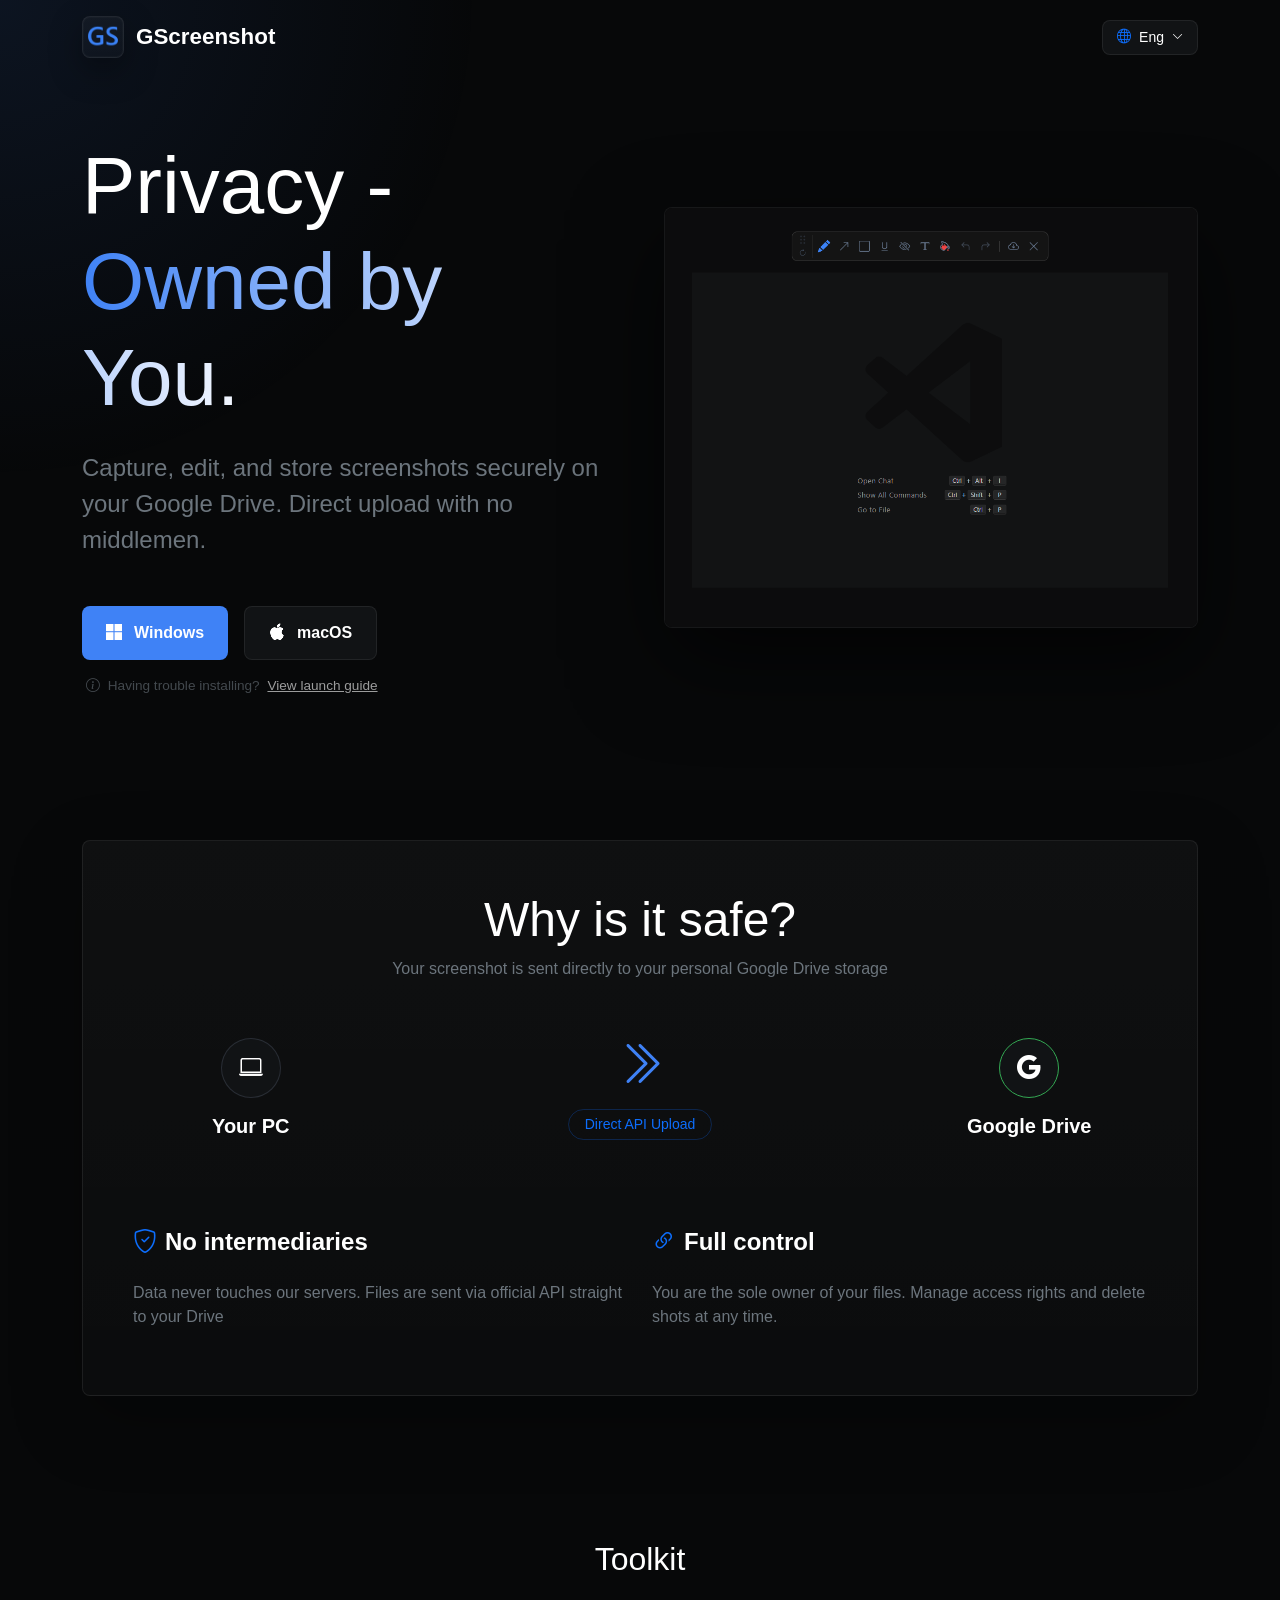
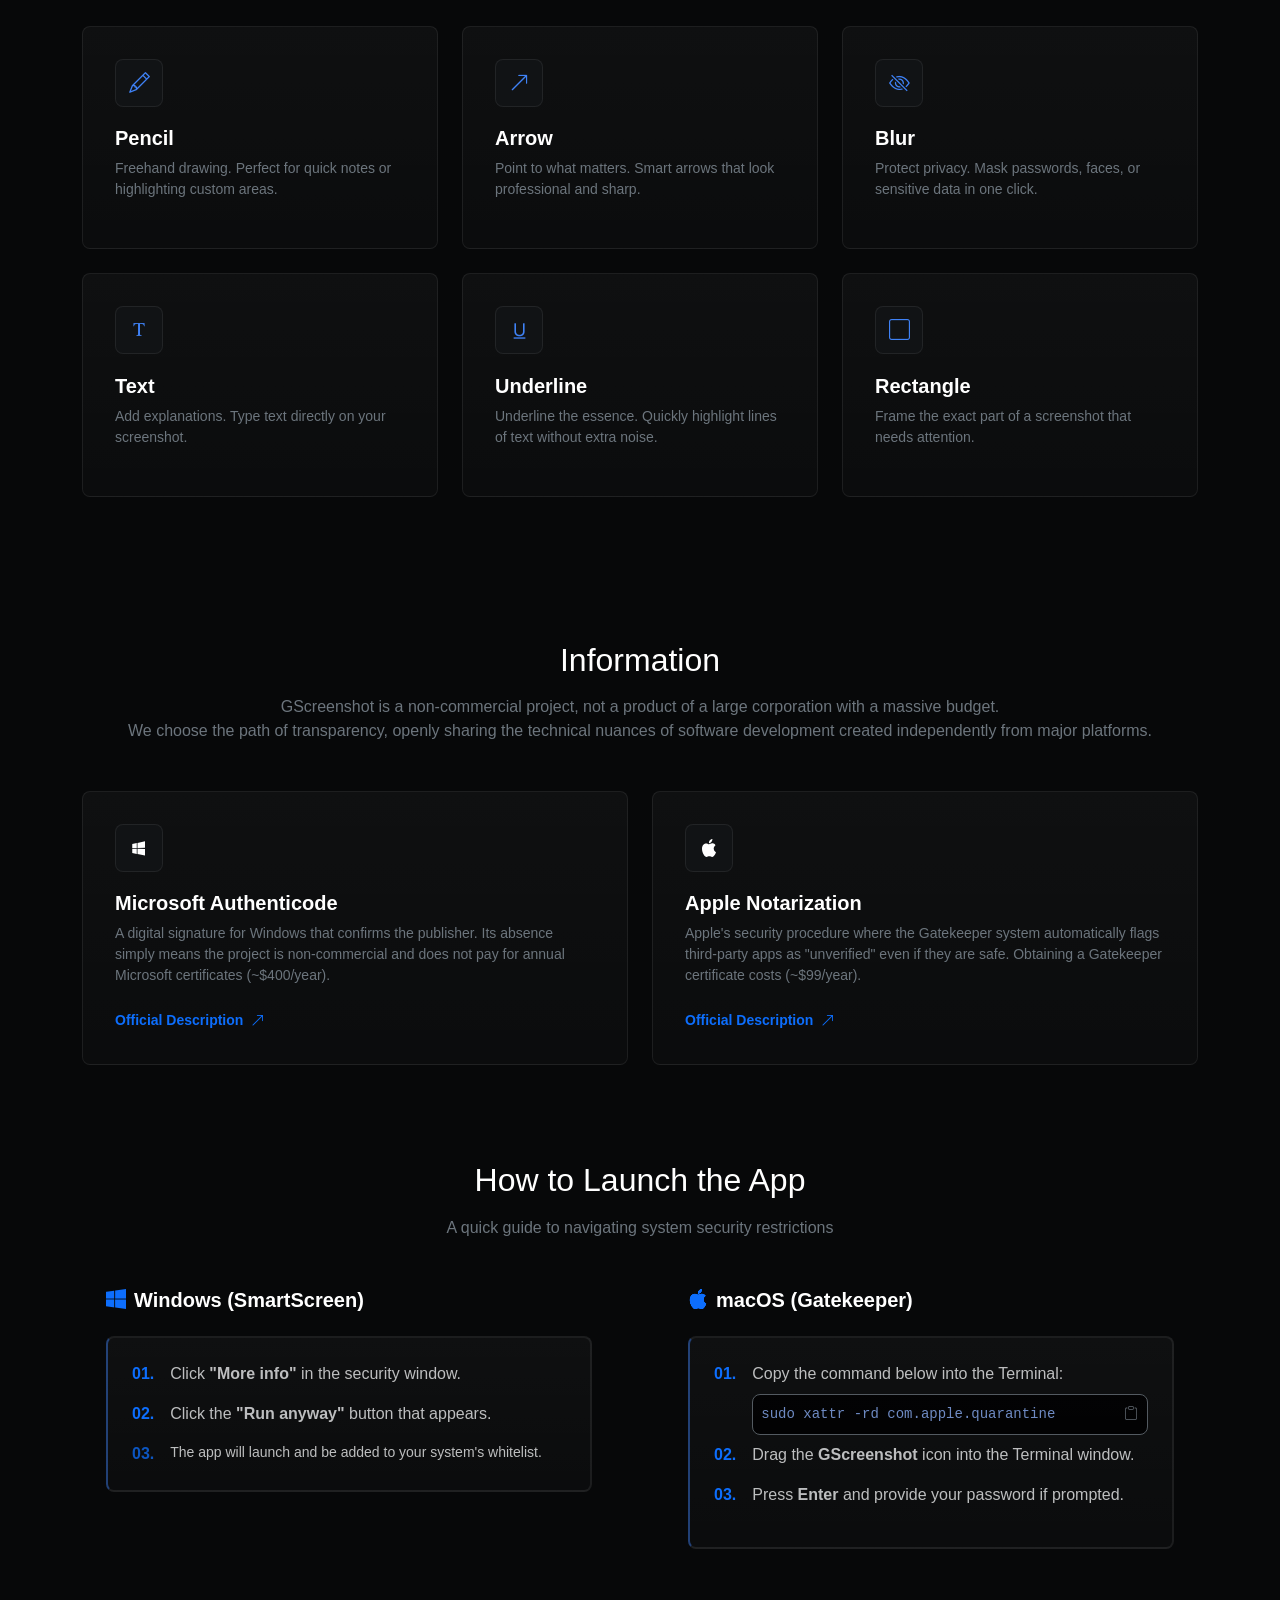
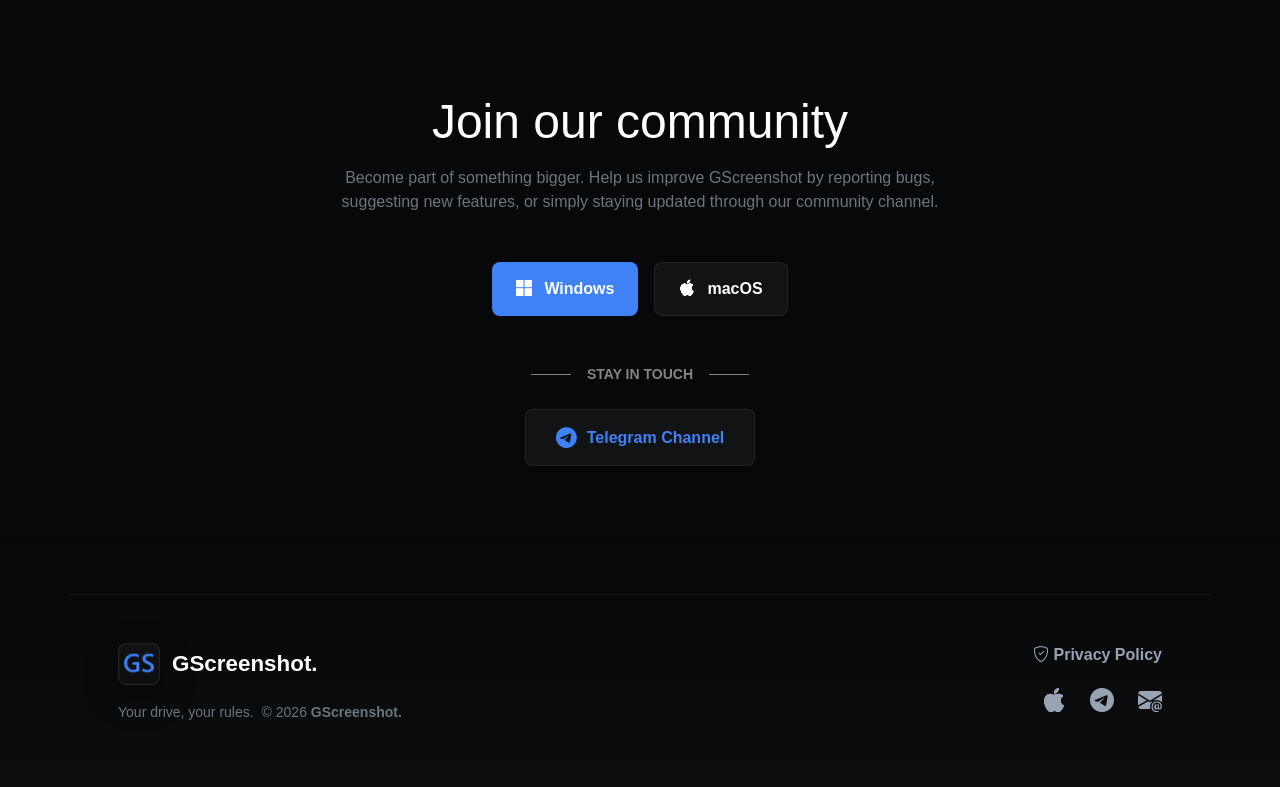
==== index.html @ f69f0f74 "add cdn files" ====
<!DOCTYPE html>
<html lang="en">

<head>
    <meta charset="UTF-8">
    <meta name="viewport" content="width=device-width, initial-scale=1.0">

    <title>GScreenshot — Privacy & Direct Sync to Google Drive</title>
    <link rel="icon" type="image/x-icon" href="images/favicon.ico">
    <meta name="description"
        content="Securely capture and store screenshots directly to your Google Drive. Your drive, your rules. No middlemen.">
    <meta name="keywords" content="screenshot, google drive sync, privacy tool, image editor">

    <meta property="og:title" content="GScreenshot — Secure & Direct">
    <meta property="og:description" content="Direct sync to your personal cloud. No servers, just your data.">
    <meta property="og:type" content="website">

    <link href="css/bootstrap.min.css" rel="stylesheet">
    <link rel="stylesheet" href="css/bootstrap-icons.css">

    <link rel="stylesheet" href="css/style.css">
</head>

<body>

    <!-- Preloader -->
    <div id="preloader">
        <div class="loader-container">
            <div class="glow"></div>
            <img src="images/logo.png" alt="GS" class="main-logo">
            <svg class="loader-ring" viewBox="0 0 100 100">
                <circle cx="50" cy="50" r="45" />
                <circle cx="50" cy="50" r="38" style="opacity: 0.3; animation-direction: reverse; animation-duration: 3s;" />
            </svg>
        </div>
    </div>

    <div id="bg-glow"></div>

    <div class="main-content">
        <nav class="container py-3 d-flex justify-content-between align-items-center flex-nowrap">
            <a href="#" class="logo-box">
                <div class="logo-icon"><img src="images/logo.png" alt="GScreenshot logo"></div>
                <span class="d-none d-sm-inline">GScreenshot</span>
            </a>

            <div class="custom-select-wrapper" id="customLangSelector">
                <div class="select-trigger">
                    <i class="bi bi-globe text-primary me-2"></i>
                    <span id="current-lang">Eng</span>
                    <i class="bi bi-chevron-down ms-2 arrow"></i>
                </div>
                <div class="select-options">
                    <div class="option" data-value="en">English</div>
                    <div class="option" data-value="uk">Українська</div>
                </div>
            </div>
        </nav>

        <section class="container py-5 mt-3">
            <div class="row align-items-center g-5">
                <div class="col-lg-6">
                    <h1 class="display-1 fw-800 mb-4" id="hero-title">
                        Privacy -<br><span class="text-gradient">Owned by You.</span>
                    </h1>
                    <p class="lead text-secondary mb-5 fs-4" id="hero-desc">
                        Capture, edit, and store screenshots securely on your Google Drive. Direct upload with no
                        middlemen.
                    </p>
                    <div class="d-flex flex-wrap gap-3">
                        <a href="https://github.com/dmitry-yanakov/GScreenshot/releases/download/v1.3.2/GScreenshot-Setup-1.3.2.exe"
                            class="btn-modern btn-win" download>
                            <i class="bi bi-microsoft"></i> Windows
                        </a>

                        <a href="https://github.com/dmitry-yanakov/GScreenshot/releases/download/v1.3.2/GScreenshot-1.3.2-arm64.dmg"
                            class="btn-modern btn-mac" download>
                            <i class="bi bi-apple"></i> macOS
                        </a>
                    </div>

                    <div class="mt-3 ps-1">
                        <p class="text-secondary mb-0" style="font-size: 0.85rem; opacity: 0.6;">
                            <i class="bi bi-info-circle me-1"></i> 
                            <span id="hero-trouble">Having trouble installing? </span>
                            <a href="#how-to-run" class="text-white text-decoration-underline opacity-100 ms-1" id="hero-guide">View launch guide</a>
                        </p>
                    </div>
                </div>

                <div class="col-lg-6">
                    <div class="app-interface-frame">
                        <img src="images/app-interface.png" alt="GScreenshot editor interface">
                    </div>
                </div>
            </div>
        </section>

        <section class="container py-5 my-5">
            <div class="security-badge">
                <div class="text-center mb-5">
                    <h2 class="fw-800 display-5" id="sec-title">Why is it safe?</h2>
                    <p class="text-secondary" id="sec-desc">Your screenshot is sent directly to your personal Google
                        Drive storage</p>
                </div>

                <div class="row align-items-center text-center">
                    <div class="col-md-3">
                        <div class="node-circle"><i class="bi bi-laptop"></i></div>
                        <h5 class="mt-3 fw-bold" id="sec-pc">Your PC</h5>
                    </div>
                    <div class="col-md-6">
                        <div
                            style="min-height: 80px; display: flex; flex-direction: column; align-items: center; justify-content: center;">
                            <div class="direct-arrow-anim">
                                <i class="bi bi-chevron-double-right"></i>
                            </div>
                            <div class="mt-2 py-1 px-3 mb-3 d-inline-block rounded-pill border border-primary border-opacity-25 small text-primary"
                                style="white-space: nowrap;" id="sec-direct">
                                Direct API Upload
                            </div>
                        </div>
                    </div>
                    <div class="col-md-3">
                        <div class="node-circle" style="border-color: #34a853;"><i class="bi bi-google"></i></div>
                        <h5 class="mt-3 fw-bold">Google Drive</h5>
                    </div>
                </div>

                <div class="row mt-5 g-4 text-center text-md-start">
                    <div class="col-md-6">
                        <h4 class="fw-bold d-flex justify-content-center justify-content-md-start"><i
                                class="bi bi-shield-check text-primary me-2"></i>
                            <p id="sec-first-info">No intermediaries</p>
                        </h4>
                        <p class="text-secondary" id="sec-first-desc">Data never touches our servers. Files are sent via
                            official API straight to your Drive</p>
                    </div>
                    <div class="col-md-6">
                        <h4 class="fw-bold d-flex justify-content-center justify-content-md-start"><i
                                class="bi bi-link-45deg text-primary me-2 "></i>
                            <p id="sec-second-info">Full control</p>
                        </h4>
                        <p class="text-secondary" id="sec-second-desc">You are the sole owner of your files. Manage
                            access rights and delete screenshots at any time.</p>
                    </div>
                </div>
            </div>
        </section>

        <section class="container py-5">
            <h2 class="fw-800 mb-5 text-center" id="tools-title">Toolkit</h2>
            <div class="row g-4">
                <div class="col-md-4">
                    <div class="tool-card">
                        <div class="icon-box"><i class="bi bi-pencil"></i></div>
                        <h5 class="fw-bold" id="tools-name-pencil">Pencil</h5>
                        <p class="small text-secondary" id="tools-desc-pencil">Freehand drawing. Perfect for quick notes
                            or highlighting custom areas.</p>
                    </div>
                </div>
                <div class="col-md-4">
                    <div class="tool-card">
                        <div class="icon-box"><i class="bi bi-arrow-up-right"></i></div>
                        <h5 class="fw-bold" id="tools-name-arrow">Arrow</h5>
                        <p class="small text-secondary" id="tools-desc-arrow">Point to what matters. Smart arrows that
                            look professional and sharp.</p>
                    </div>
                </div>
                <div class="col-md-4">
                    <div class="tool-card">
                        <div class="icon-box"><i class="bi bi-eye-slash"></i></div>
                        <h5 class="fw-bold" id="tools-name-blur">Blur</h5>
                        <p class="small text-secondary" id="tools-desc-blur">Protect privacy. Mask passwords, faces, or
                            sensitive data in one click.</p>
                    </div>
                </div>
                <div class="col-md-4">
                    <div class="tool-card">
                        <div class="icon-box"><i class="bi bi-fonts"></i></div>
                        <h5 class="fw-bold" id="tools-name-text">Text</h5>
                        <p class="small text-secondary" id="tools-desc-text">Add explanations. Type text directly on
                            your screenshot.</p>
                    </div>
                </div>
                <div class="col-md-4">
                    <div class="tool-card">
                        <div class="icon-box"><i class="bi bi-type-underline"></i></div>
                        <h5 class="fw-bold" id="tools-name-underline">Underline</h5>
                        <p class="small text-secondary" id="tools-desc-underline">Underline the essence. Quickly
                            highlight lines of text without extra noise.</p>
                    </div>
                </div>
                <div class="col-md-4">
                    <div class="tool-card">
                        <div class="icon-box"><i class="bi bi-square"></i></div>
                        <h5 class="fw-bold" id="tools-name-rectangle">Rectangle</h5>
                        <p class="small text-secondary" id="tools-desc-rectangle">Frame the exact part of a screenshot
                            that needs attention.</p>
                    </div>
                </div>
            </div>
        </section>

        <section id="info" class="container-fluid px-md-5 mt-5 pt-5">
            <div class="container">
                <div class="text-center mb-5">
                    <h2 class="text-white mb-3" id="info-title">Information</h2>
                    <p class="text-secondary mx-auto" id="info-desc">
                        GScreenshot is a non-commercial project, not a product of a large corporation with a massive budget.<br>
                        We choose the path of transparency, openly sharing the technical nuances of software development created independently from major platforms.
                    </p>
                </div>

                <div class="row g-4">
                    <div class="col-md-6">
                        <div class="tool-card h-100 w-100">
                            <div class="icon-box">
                                <img src="images/microsoft_logo.svg" height="18" alt="MS" style="filter: invert(1);">
                            </div>
                            <h5 class="fw-bold text-white" id="info-ms-authenticode-title">Microsoft Authenticode</h5>
                            <p class="small text-secondary" id="info-ms-authenticode-desc">
                                A digital signature for Windows that confirms the publisher. Its absence simply means the project is non-commercial and does not pay for annual Microsoft certificates (~$400/year).
                            </p>
                            <a href="https://learn.microsoft.com/en-us/windows-hardware/drivers/install/introduction-to-code-signing" 
                            target="_blank" class="text-primary text-decoration-none small fw-bold mt-2 d-inline-block">
                                <span id="info-ms-official-description">Official Description</span> <i class="bi bi-arrow-up-right ms-1"></i>
                            </a>
                        </div>
                    </div>

                    <div class="col-md-6">
                        <div class="tool-card h-100 w-100">
                            <div class="icon-box">
                                <img src="images/apple_logo_black.svg" height="18" alt="Apple" style="filter: invert(1);">
                            </div>
                            <h5 class="fw-bold text-white" id="info-apple-notarization">Apple Notarization</h5>
                            <p class="small text-secondary" id="info-apple-notarization-desc">
                                Apple's security procedure where the Gatekeeper system automatically flags third-party apps as "unverified" even if they are safe. Obtaining a Gatekeeper certificate costs (~$99/year).
                            </p>
                            <a href="https://developer.apple.com/documentation/security/notarizing_macos_software_before_distribution" 
                            target="_blank" class="text-primary text-decoration-none small fw-bold mt-2 d-inline-block">
                                <span id="info-apple-official-description">Official Description</span> <i class="bi bi-arrow-up-right ms-1"></i>
                            </a>
                        </div>
                    </div>
                </div>
            </div>
        </section>

        <section id="how-to-run" class="container-fluid px-md-5 my-5 py-5">
            <div class="container">
                <div class="text-center mb-5">
                    <h2 class="text-white mb-3" id="setup-title">How to Launch the App</h2>
                    <p class="text-secondary" id="setup-desc">A quick guide to navigating system security restrictions</p>
                </div>

                <div class="row g-5">
                    <div class="col-md-6 px-lg-5">
                        <h4 class="h5 text-white mb-4 d-flex align-items-center">
                            <i class="bi bi-windows text-primary me-2"></i> <span class="fw-bold text-white">Windows (SmartScreen)</span>
                        </h4>
                        <div class="ps-3 border-start border-primary border-opacity-25" style="border-width: 2px !important;">
                            <div class="mb-3 d-flex align-items-start">
                                <span class="text-primary fw-bold me-3">01.</span>
                                <span class="text-light opacity-75" id="setup-win-first">Click <strong>"More info"</strong> in the security window.</span>
                            </div>
                            <div class="mb-3 d-flex align-items-start">
                                <span class="text-primary fw-bold me-3">02.</span>
                                <span class="text-light opacity-75" id="setup-win-second">Click the <strong>"Run anyway"</strong> button that appears.</span>
                            </div>
                            <div class="d-flex align-items-start text-success opacity-75">
                                <span class="text-primary fw-bold me-3">03.</span>
                                <span class="text-light italic small" id="setup-win-third">The app will launch and be added to your system's whitelist.</span>
                            </div>
                        </div>
                    </div>

                    <div class="col-md-6 px-lg-5">
                        <h4 class="h5 text-white mb-4 d-flex align-items-center">
                            <i class="bi bi-apple text-primary me-2"></i> <span class="fw-bold text-white">macOS (Gatekeeper)</span>
                        </h4>
                        <div class="ps-3 border-start border-primary border-opacity-25" style="border-width: 2px !important;">
                            <div class="mb-3">
                                <div class="d-flex align-items-start mb-2">
                                    <div class="text-primary fw-bold me-3">01.</div>
                                    <div class="text-light opacity-75 w-100"> <span id="setup-mac-first">Copy the command below into the Terminal:</span>
                                        <div class="mt-2 bg-black bg-opacity-40 p-2 rounded border border-secondary border-opacity-20 d-flex justify-content-between align-items-center">
                                            <code class="text-info small" style="font-family: 'JetBrains Mono', monospace;">sudo xattr -rd com.apple.quarantine </code>
                                            <button class="btn btn-link btn-sm text-secondary p-0 ms-2" 
                                                    type="button"
                                                    data-bs-toggle="tooltip" 
                                                    data-bs-placement="top" 
                                                    title="Copy to clipboard"
                                                    onclick="copyCode(this, 'sudo xattr -rd com.apple.quarantine ')">
                                                <i class="bi bi-clipboard"></i>
                                            </button>
                                        </div>
                                    </span>
                                </div>
                            </div>
                            <div class="mb-3 d-flex align-items-start">
                                <span class="text-primary fw-bold me-3">02.</span>
                                <span class="text-light opacity-75" id="setup-mac-second">Drag the <strong>GScreenshot</strong> icon into the Terminal window (this adds the file path).</span>
                            </div>
                            <div class="d-flex align-items-start">
                                <span class="text-primary fw-bold me-3">03.</span>
                                <span class="text-light opacity-75" id="setup-mac-third">Press <strong>Enter</strong> and provide your password if prompted.</span>
                            </div>
                        </div>
                    </div>
                </div>
            </div>
        </section>

        <section class="container py-5">
            <div class="text-center mb-5">
                <h2 class="fw-800 display-5 mb-3 text-center text-white" id="join-title">Join our community</h2>
                <p class="text-secondary" id="join-desc">Become part of something bigger. Help us improve GScreenshot by reporting bugs, <br>
            suggesting new features, or simply staying updated through our community channel.</p>
            </div>
            <div class="d-flex justify-content-center flex-wrap gap-3 mb-5">
                <a href="https://github.com/dmitry-yanakov/GScreenshot/releases/download/v1.3.2/GScreenshot-Setup-1.3.2.exe"
                    class="btn-modern btn-win" download>
                    <i class="bi bi-microsoft"></i> Windows
                </a>

                <a href="https://github.com/dmitry-yanakov/GScreenshot/releases/download/v1.3.2/GScreenshot-1.3.2-arm64.dmg"
                    class="btn-modern btn-mac" download>
                    <i class="bi bi-apple"></i> macOS
                </a>
            </div>

            <div class="d-flex align-items-center justify-content-center gap-3 mb-4 opacity-50">
                <div style="height: 1px; width: 40px; background: currentColor;"></div>
                <span class="small text-uppercase fw-bold" style="letter-spacing: 0;" id="join-stay-in-touch">Stay in touch</span>
                <div style="height: 1px; width: 40px; background: currentColor;"></div>
            </div>

            <div class="d-flex justify-content-center mt-4">
                <a href="https://t.me/GScreenshotApp" target="_blank" class="btn-modern btn-tg">
                    <i class="bi bi-telegram"></i> <span id="join-telegram-channel">Telegram Channel</span>
                </a>
            </div>
        </section>

        <footer>
            <div class="container py-5 border-top border-secondary border-opacity-10">
                <div class="row g-4">
                    <div class="col-md-6 justify-content-md-start px-lg-5">
                        <a href="#" class="logo-box">
                            <div class="logo-icon"><img src="images/logo.png" alt="GScreenshot logo"></div>
                            <span class="text-white">GScreenshot.</span>
                        </a>
                        <p class="small text-secondary mt-3" id="footer-slogan">
                            Your drive, your rules. <span id="current-year"></span>.
                        </p>
                    </div>
                    <div class="col-md-6 justify-content-md-end px-lg-5">
                        <a href="privacy-policy.html" class="footer-link fw-bold d-flex justify-content-md-end"><i
                            class="bi bi-shield-check me-1"></i>
                            <span id="footer-privacy-policy">Privacy Policy</span>
                        </a>
                        <div class="d-flex justify-content-md-end gap-4 fs-4 mt-3">
                            <a href="#" class="footer-link"><i class="bi bi-apple"></i></a>
                            <a href="https://t.me/GScreenshotApp" target="_blank" class="footer-link"><i class="bi bi-telegram"></i></a>
                            <a href="#" class="footer-link"><i class="bi bi-envelope-at-fill"></i></a>
                        </div>
                    </div>
                </div>
            </div>
        </footer>
    </div>

    <script src="js/bootstrap.bundle.min.js"></script>
    <script src="js/main.js"></script>
    <script src="js/i18n.js"></script>

    <script>
        const startTime = Date.now();
        const minLoadingTime = 1000;

        window.addEventListener('load', () => {
            const preloader = document.getElementById('preloader');
            const elapsedTime = Date.now() - startTime;
            const remainingTime = Math.max(0, minLoadingTime - elapsedTime);

            setTimeout(() => {
                preloader.classList.add('fade-out');
                setTimeout(() => {
                    preloader.style.display = 'none';
                    document.body.style.overflow = 'visible';
                }, 600);
            }, remainingTime);
        });
    </script>
</body>

</html>
---- css/style.css ----
:root {
    --bg: #070809;
    --panel: #111315;
    --panel-soft: #17191c;
    --panel-raised: #1b1d20;
    --primary: #3f82f6;
    --accent: #8fb5ff;
    --danger: #ff4747;
    --icon-muted: #617087;
    --glass: rgba(255, 255, 255, 0.032);
    --border: rgba(118, 132, 154, 0.24);
    --border-soft: rgba(255, 255, 255, 0.07);
    --text-muted: #98a3b3;
}

body {
    background-color: var(--bg);
    color: #ffffff;
    font-family: -apple-system, BlinkMacSystemFont, "SF Pro Display", "SF Pro Text", "Segoe UI", Roboto, Arial, sans-serif;
    overflow: hidden; /* Block scroll */
    -webkit-user-select: none; /* Safari */
    -ms-user-select: none;     /* IE 10+ */
    user-select: none;         /* Standard */
}

/* --- PRELOADER STYLES --- */
#preloader {
    position: fixed;
    top: 0;
    left: 0;
    width: 100%;
    height: 100%;
    background-color: var(--bg);
    display: flex;
    justify-content: center;
    align-items: center;
    z-index: 9999;
    transition: opacity 0.6s ease, visibility 0.6s;
}

#preloader.fade-out {
    opacity: 0;
    visibility: hidden;
}

.loader-container {
    position: relative;
    width: 240px;
    height: 240px;
    display: flex;
    justify-content: center;
    align-items: center;
}

.main-logo {
    width: 130px;
    height: auto;
    z-index: 5;
    mix-blend-mode: screen; 
    filter: drop-shadow(0 0 25px rgba(63, 130, 246, 0.4));
    animation: logo-pulse 2s cubic-bezier(0.4, 0, 0.2, 1) infinite;
}

.loader-ring {
    position: absolute;
    width: 230px;
    height: 230px;
}

.loader-ring circle {
    fill: none;
    stroke: var(--primary);
    stroke-width: 2;
    stroke-linecap: round;
    stroke-dasharray: 100 400;
    filter: drop-shadow(0 0 8px var(--primary));
    transform-origin: center;
    animation: rotate-ring 1.5s linear infinite;
}

.glow {
    position: absolute;
    width: 180px;
    height: 180px;
    background: var(--primary);
    border-radius: 50%;
    filter: blur(60px);
    opacity: 0.15;
    animation: glow-breath 2s ease-in-out infinite;
}

h1,
h2,
h3,
h4,
h5,
h6,
.btn-modern,
.logo-box {
    letter-spacing: 0;
}

#bg-glow {
    position: fixed;
    width: 1000px;
    height: 1000px;
    background: radial-gradient(circle, rgba(63, 130, 246, 0.1) 0%, rgba(7, 8, 9, 0) 68%);
    border-radius: 50%;
    pointer-events: none;
    z-index: 0;
    transform: translate(-50%, -50%);
}

.main-content {
    position: relative;
    z-index: 1;
}

/* --- LOGO STYLE --- */
.logo-box {
    display: inline-flex;
    align-items: center;
    gap: 12px;
    text-decoration: none;
    color: white;
    font-weight: 700;
    font-size: 1.4rem;
}

.logo-icon {
    width: 42px;
    height: 42px;
    border: 1px solid var(--border-soft);
    border-radius: 8px;
    display: flex;
    align-items: center;
    justify-content: center;
    background: linear-gradient(180deg, rgba(255, 255, 255, 0.035), rgba(255, 255, 255, 0.018));
    box-shadow: inset 0 0 0 1px rgba(255, 255, 255, 0.02), 0 12px 32px rgba(0, 0, 0, 0.35);
    overflow: hidden;
}

.logo-icon img {
    width: 75%;
    height: 75%;
    object-fit: contain;
}

.text-gradient {
    background: linear-gradient(90deg, var(--primary), #f3f7ff);
    background-clip: text;
    -webkit-background-clip: text;
    -webkit-text-fill-color: transparent;
}

#hero-title {
    letter-spacing: 0;
}

/* --- APP SCREENSHOT --- */
.app-interface-frame {
    background: #050607;
    border: 1px solid var(--border-soft);
    border-radius: 8px;
    overflow: hidden;
    box-shadow: 0 32px 90px rgba(0, 0, 0, 0.62);
}

.app-interface-frame img {
    display: block;
    width: 100%;
    height: auto;
}

/* --- SECURITY BLOCK --- */
.security-badge {
    background: linear-gradient(180deg, rgba(255, 255, 255, 0.035), rgba(255, 255, 255, 0.018));
    border-radius: 8px;
    padding: 50px;
    border: 1px solid var(--border-soft);
    box-shadow: 0 24px 70px rgba(0, 0, 0, 0.28);
}

.node-circle {
    width: 60px;
    height: 60px;
    background: var(--panel);
    border: 1px solid var(--border);
    border-radius: 50%;
    display: flex;
    align-items: center;
    justify-content: center;
    font-size: 1.5rem;
    margin: 0 auto;
    z-index: 2;
    position: relative;
}

/* Animated arrow */
.direct-arrow-anim {
    font-size: 3rem;
    color: var(--primary);
    animation: slideRight 2s infinite ease-in-out;
    display: inline-block;
}

@keyframes slideRight {
    0% {
        transform: translateX(-20px);
        opacity: 0.2;
    }

    50% {
        transform: translateX(20px);
        opacity: 1;
    }

    100% {
        transform: translateX(-20px);
        opacity: 0.2;
    }
}

/* Buttons and cards */
.btn-modern {
    padding: 14px 24px;
    border-radius: 8px;
    font-weight: 650;
    transition: all 0.2s ease;
    text-decoration: none;
    display: inline-flex;
    align-items: center;
    gap: 12px;
}

.btn-win {
    background: var(--primary);
    color: #fff;
}

.btn-mac {
    background: var(--panel);
    color: #fff;
    border: 1px solid var(--border-soft);
}

.btn-modern:hover {
    transform: translateY(-3px);
    box-shadow: 0 10px 30px rgba(63, 131, 248, 0.28);
}

.tool-card {
    background: linear-gradient(180deg, rgba(255, 255, 255, 0.035), rgba(255, 255, 255, 0.018));
    border: 1px solid var(--border-soft);
    border-radius: 8px;
    padding: 2rem;
    transition: 0.4s;
    height: 100%;
}

.tool-card:hover {
    border-color: rgba(63, 130, 246, 0.45);
    background: linear-gradient(180deg, rgba(63, 130, 246, 0.075), rgba(255, 255, 255, 0.025));
    transform: translateY(-4px);
}

.icon-box {
    width: 48px;
    height: 48px;
    background: var(--panel);
    color: var(--primary);
    border-radius: 8px;
    border: 1px solid var(--border-soft);
    display: flex;
    align-items: center;
    justify-content: center;
    font-size: 1.3rem;
    margin-bottom: 1.2rem;
}

#how-to-run .border-start {
    background: linear-gradient(180deg, rgba(255, 255, 255, 0.035), rgba(255, 255, 255, 0.018));
    border: 1px solid var(--border-soft) !important;
    border-left: 1px solid rgba(63, 130, 246, 0.45) !important;
    border-radius: 8px;
    padding: 1.5rem !important;
}

#how-to-run code {
    color: var(--accent) !important;
    font-family: ui-monospace, SFMono-Regular, "SF Mono", Consolas, "Liberation Mono", monospace !important;
}

#how-to-run .rounded {
    border-radius: 8px !important;
}

footer {
    background: linear-gradient(to top, rgba(255, 255, 255, 0.025), transparent);
    padding-top: 80px;
}

.footer-link {
    color: var(--text-muted);
    text-decoration: none;
    transition: 0.2s;
}

.footer-link:hover {
    color: #fff;
}

@media (max-width: 576px) {
    .logo-box span {
        font-size: 1.1rem;
        font-weight: 700;
    }
    
    .logo-icon {
        font-size: 0.8rem;
    }

    h1.display-1 {
        font-size: 2.5rem !important;
        letter-spacing: 0 !important;
    }

    .security-badge {
        padding: 20px; 
        margin: 10px 0;
    }

    .direct-arrow-anim {
        font-size: 2rem; 
    }

    .node-circle {
        width: 50px;
        height: 50px;
        font-size: 1.2rem;
    }

    footer .logo-box {
        justify-content: center;
        margin-bottom: 10px;
    }

    .btn-modern {
        width: 100%;
        justify-content: center;
        padding: 12px;
    }

    .app-interface-frame {
        margin-top: 8px;
    }
}

.custom-select-wrapper {
    position: relative;
    user-select: none;
    width: fit-content;
}

.select-trigger {
    display: flex;
    align-items: center;
    background: rgba(255, 255, 255, 0.05);
    padding: 6px 14px;
    border-radius: 12px;
    border: 1px solid rgba(59, 130, 246, 0.2);
    cursor: pointer;
    color: #fff;
    font-size: 0.875rem;
    transition: all 0.3s ease;
}

.select-trigger:hover {
    border-color: #3b82f6;
    background: rgba(59, 130, 246, 0.1);
}

.select-trigger .arrow {
    font-size: 0.7rem;
    transition: transform 0.3s ease;
}

/* Выпадающий список */
.select-options {
    position: absolute;
    top: calc(100% + 8px);
    left: 0;
    right: 0;
    background: rgba(15, 23, 42, 0.95); /* Глубокий темный */
    backdrop-filter: blur(12px);
    border: 1px solid rgba(59, 130, 246, 0.2);
    border-radius: 12px;
    overflow: hidden;
    display: none; /* Скрыт по умолчанию */
    z-index: 100;
    box-shadow: 0 10px 25px rgba(0, 0, 0, 0.5);
}

.custom-select-wrapper.active .select-options {
    display: block;
    animation: fadeIn 0.2s ease-out;
}

.custom-select-wrapper.active .arrow {
    transform: rotate(180deg);
}

/* Стилизация пунктов (опшенов) */
.option {
    padding: 10px 14px;
    color: rgba(255, 255, 255, 0.8);
    cursor: pointer;
    transition: all 0.2s ease;
    font-size: 0.85rem;
}

.option:hover {
    background: rgba(59, 130, 246, 0.2);
    color: #fff;
    padding-left: 18px; /* Небольшой эффект сдвига при наведении */
}

@keyframes fadeIn {
    from { opacity: 0; transform: translateY(-10px); }
    to { opacity: 1; transform: translateY(0); }
}

.btn-link.text-secondary:hover {
    color: #0d6efd !important; /* Цвет станет синим при наведении */
    transform: scale(1.1);
    transition: all 0.2s ease;
}

.btn-tg {
    background: rgba(36, 161, 222, 0.05); /* Очень легкий оттенок фона */
    border: 1px solid rgba(36, 161, 222, 0.4) !important; /* Заметная граница */
    color: #24A1DE !important;
    transition: all 0.3s ease;
    display: inline-flex;
    align-items: center;
    justify-content: center;
    gap: 10px;
    padding: 12px 30px;
    border-radius: 12px; /* Подстрой под радиус своих btn-modern */
    text-decoration: none;
    font-weight: 600;
}

.btn-tg:hover {
    background: rgba(36, 161, 222, 0.15);
    border-color: #24A1DE !important; /* Яркая граница при наведении */
    color: #24A1DE !important;
    box-shadow: 0 0 20px rgba(36, 161, 222, 0.2);
    transform: translateY(-2px);
}

.btn-tg i {
    font-size: 1.3rem;
}

/* Unified app-like controls */
.select-trigger {
    background: var(--panel);
    border: 1px solid var(--border-soft);
    border-radius: 8px;
    transition: all 0.2s ease;
}

.select-trigger:hover {
    background: var(--panel-raised);
    border-color: rgba(63, 130, 246, 0.45);
}

.select-options {
    background: rgba(17, 19, 21, 0.96);
    border: 1px solid var(--border-soft);
    border-radius: 8px;
}

.option:hover {
    background: rgba(63, 130, 246, 0.16);
}

.btn-tg {
    background: var(--panel);
    border: 1px solid var(--border-soft) !important;
    border-radius: 8px;
    color: var(--primary) !important;
    transition: all 0.2s ease;
}

.btn-tg:hover {
    background: var(--panel-raised);
    border-color: rgba(63, 130, 246, 0.45) !important;
    color: var(--primary) !important;
    box-shadow: 0 0 20px rgba(63, 130, 246, 0.18);
}

@keyframes logo-pulse {
    0%, 100% { transform: scale(1); opacity: 0.9; }
    50% { transform: scale(1.3); opacity: 1; }
}

@keyframes rotate-ring {
    0% { transform: rotate(0deg); stroke-dashoffset: 500; }
    100% { transform: rotate(360deg); stroke-dashoffset: 0; }
}

@keyframes glow-breath {
    0%, 100% { transform: scale(1); opacity: 0.15; }
    50% { transform: scale(1.2); opacity: 0.25; }
}
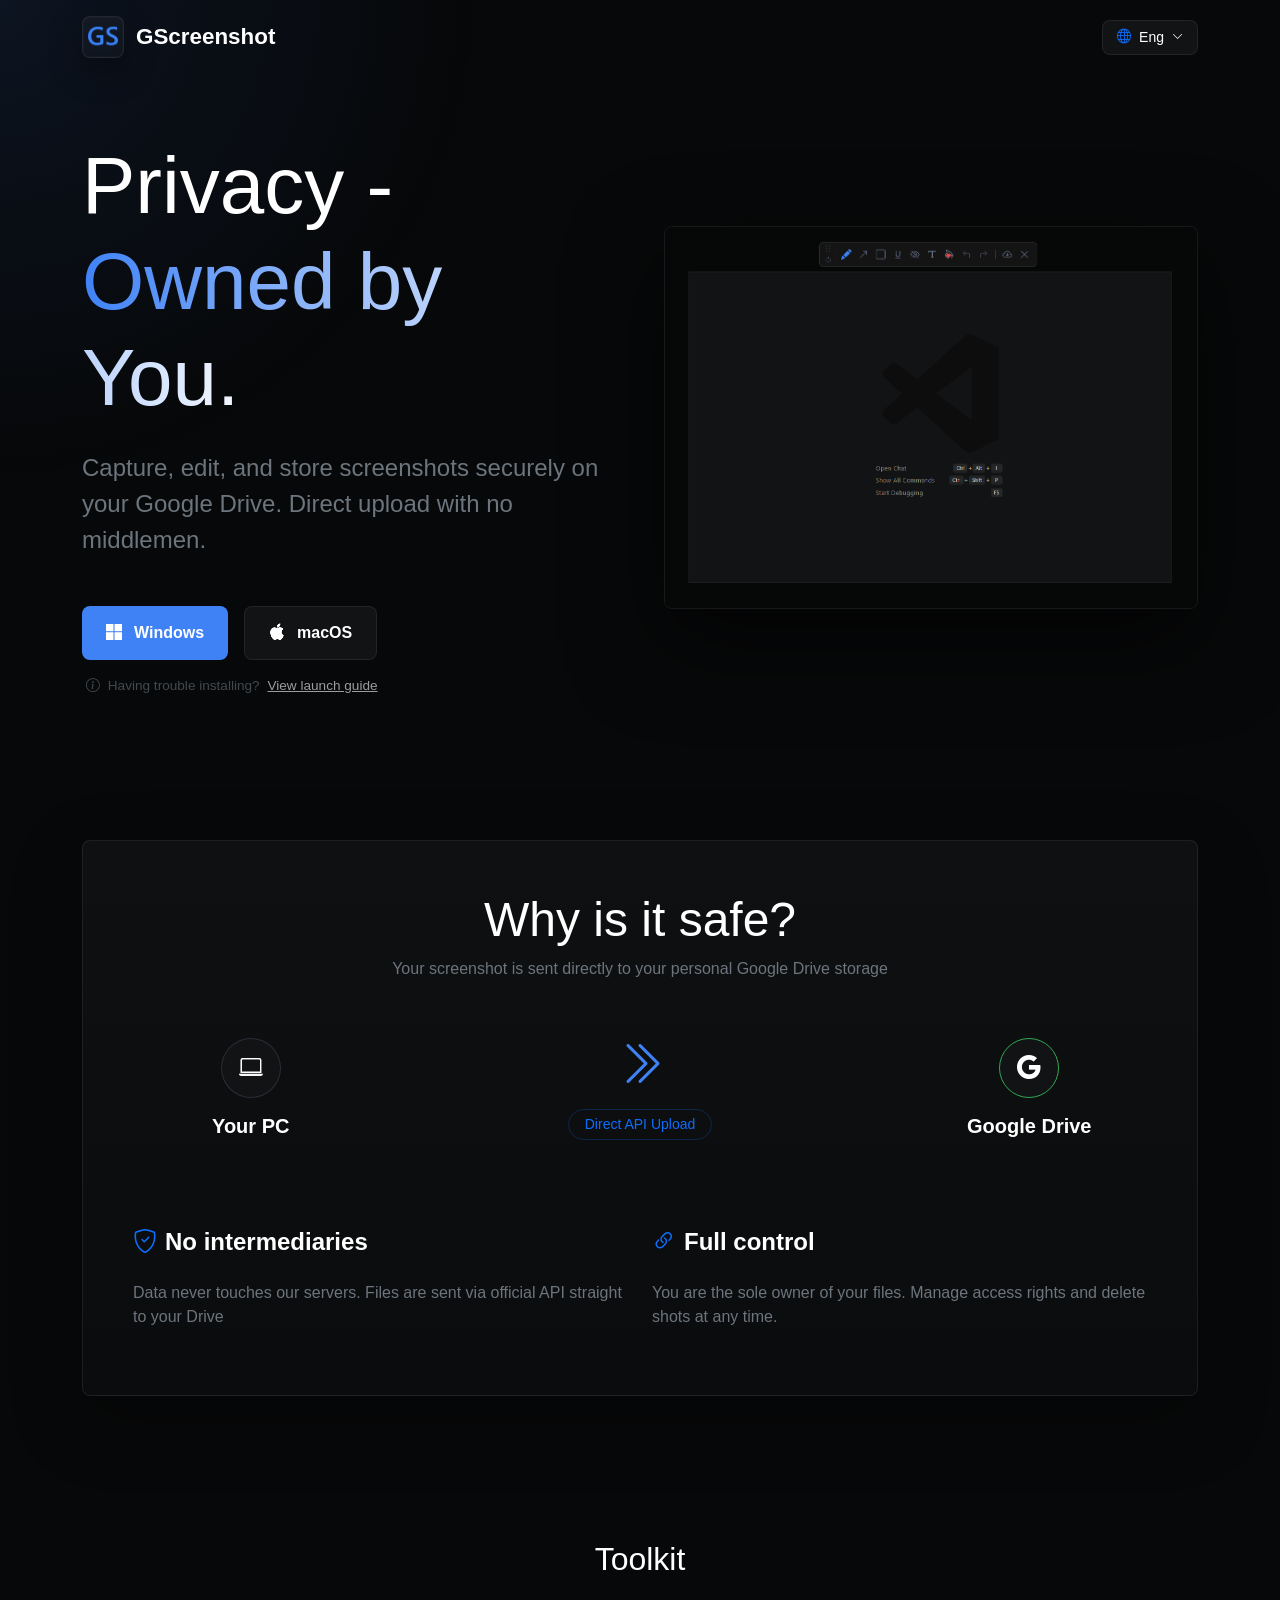
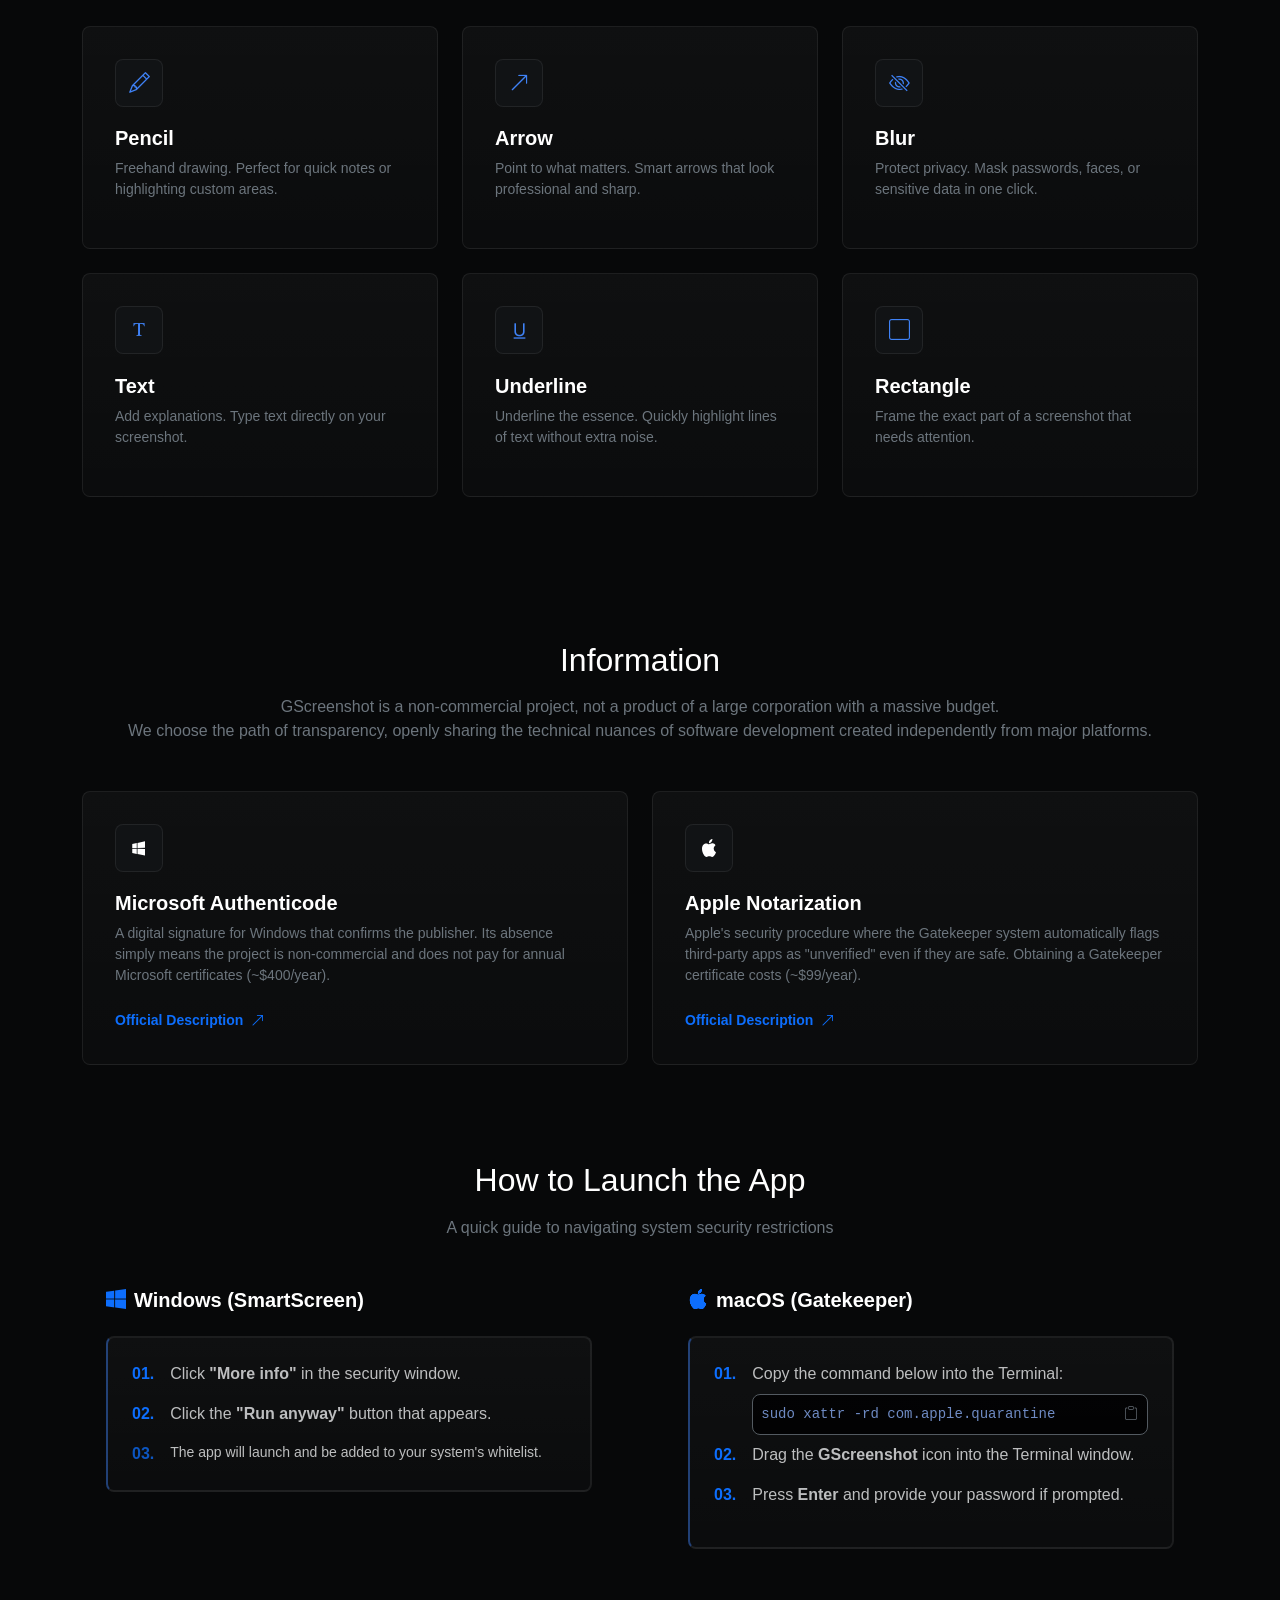
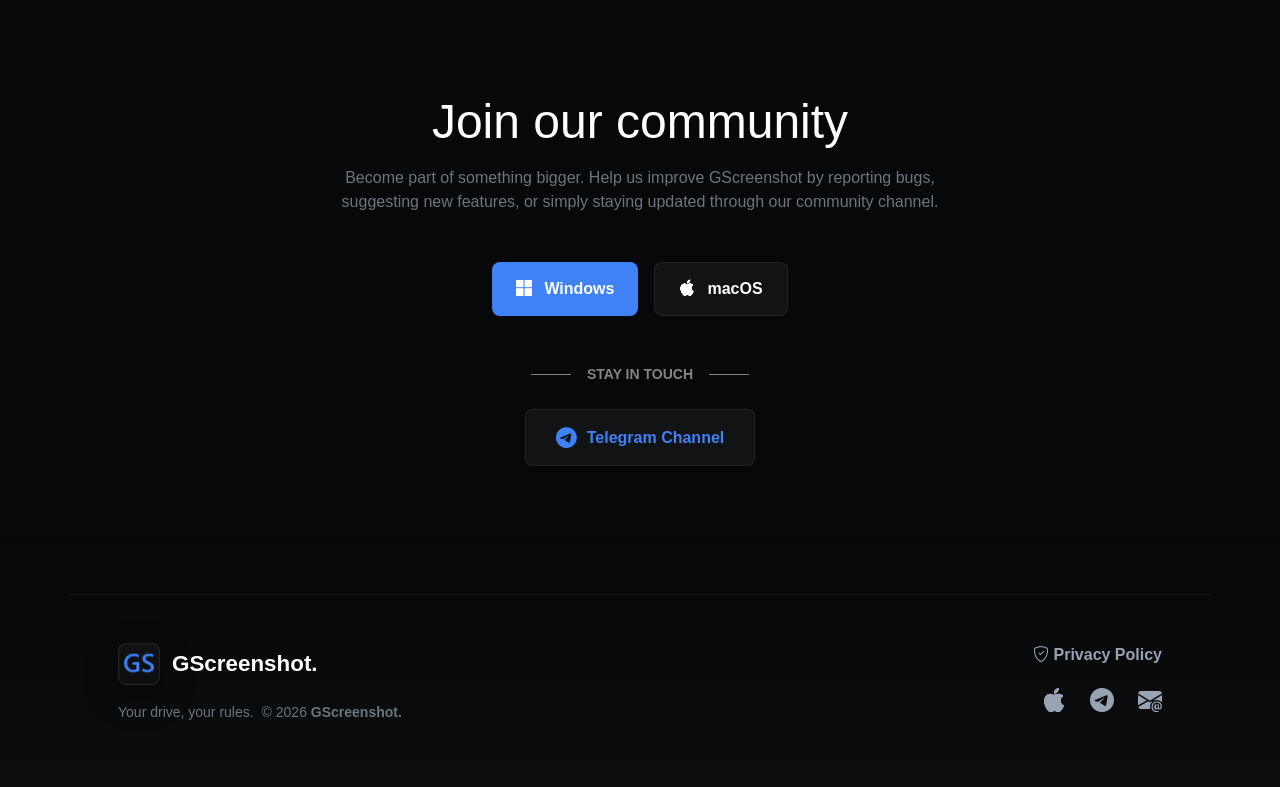
==== commit 98aff23e: "update links" ====
--- a/index.html
+++ b/index.html
@@ -68,12 +68,12 @@
                         middlemen.
                     </p>
                     <div class="d-flex flex-wrap gap-3">
-                        <a href="https://github.com/dmitry-yanakov/GScreenshot/releases/download/v1.3.2/GScreenshot-Setup-1.3.2.exe"
+                        <a href="https://github.com/i-am-jester/GScreenshot/releases/download/v1.3.3/GScreenshot-Setup-1.3.3.exe"
                             class="btn-modern btn-win" download>
                             <i class="bi bi-microsoft"></i> Windows
                         </a>
 
-                        <a href="https://github.com/dmitry-yanakov/GScreenshot/releases/download/v1.3.2/GScreenshot-1.3.2-arm64.dmg"
+                        <a href="https://github.com/i-am-jester/GScreenshot/releases/download/v1.3.3/GScreenshot-1.3.3-arm64.dmg"
                             class="btn-modern btn-mac" download>
                             <i class="bi bi-apple"></i> macOS
                         </a>
@@ -320,12 +320,12 @@
             suggesting new features, or simply staying updated through our community channel.</p>
             </div>
             <div class="d-flex justify-content-center flex-wrap gap-3 mb-5">
-                <a href="https://github.com/dmitry-yanakov/GScreenshot/releases/download/v1.3.2/GScreenshot-Setup-1.3.2.exe"
+                <a href="https://github.com/i-am-jester/GScreenshot/releases/download/v1.3.3/GScreenshot-Setup-1.3.3.exe"
                     class="btn-modern btn-win" download>
                     <i class="bi bi-microsoft"></i> Windows
                 </a>
 
-                <a href="https://github.com/dmitry-yanakov/GScreenshot/releases/download/v1.3.2/GScreenshot-1.3.2-arm64.dmg"
+                <a href="https://github.com/i-am-jester/GScreenshot/releases/download/v1.3.3/GScreenshot-1.3.3-arm64.dmg"
                     class="btn-modern btn-mac" download>
                     <i class="bi bi-apple"></i> macOS
                 </a>
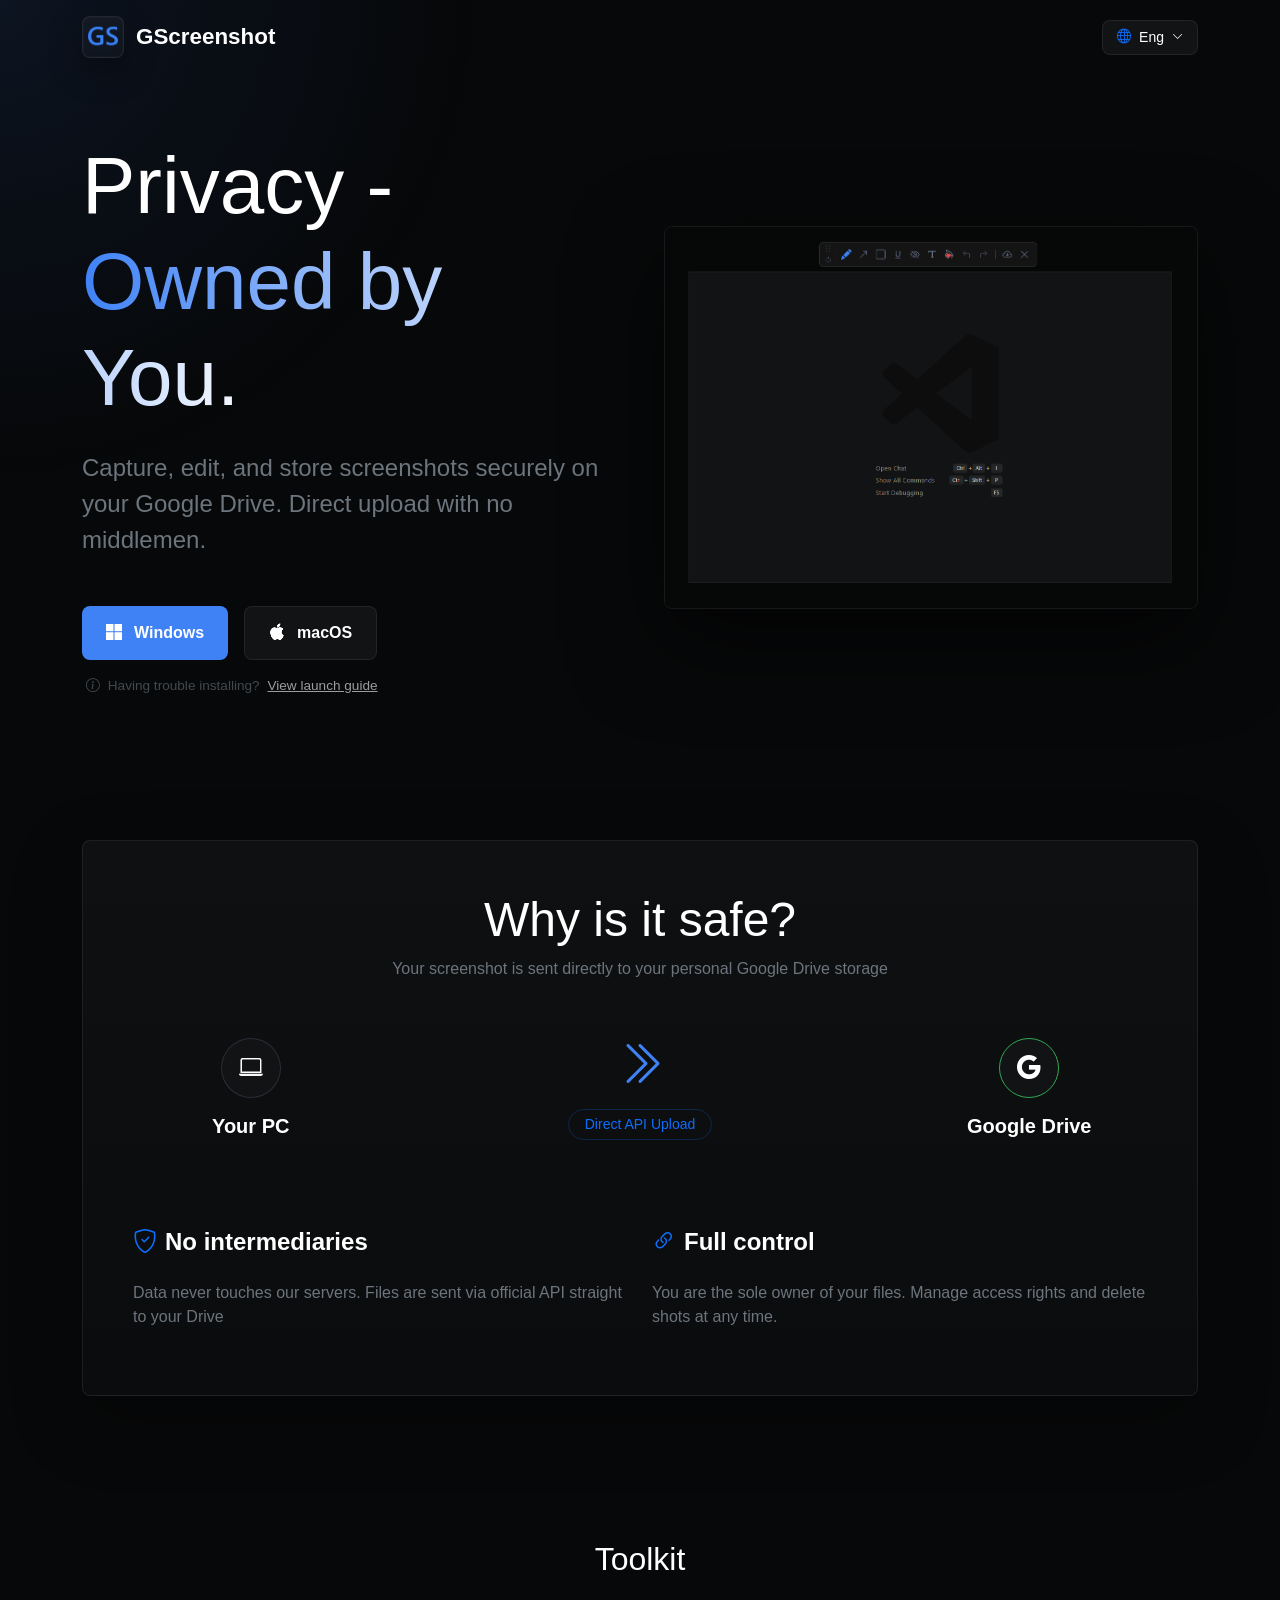
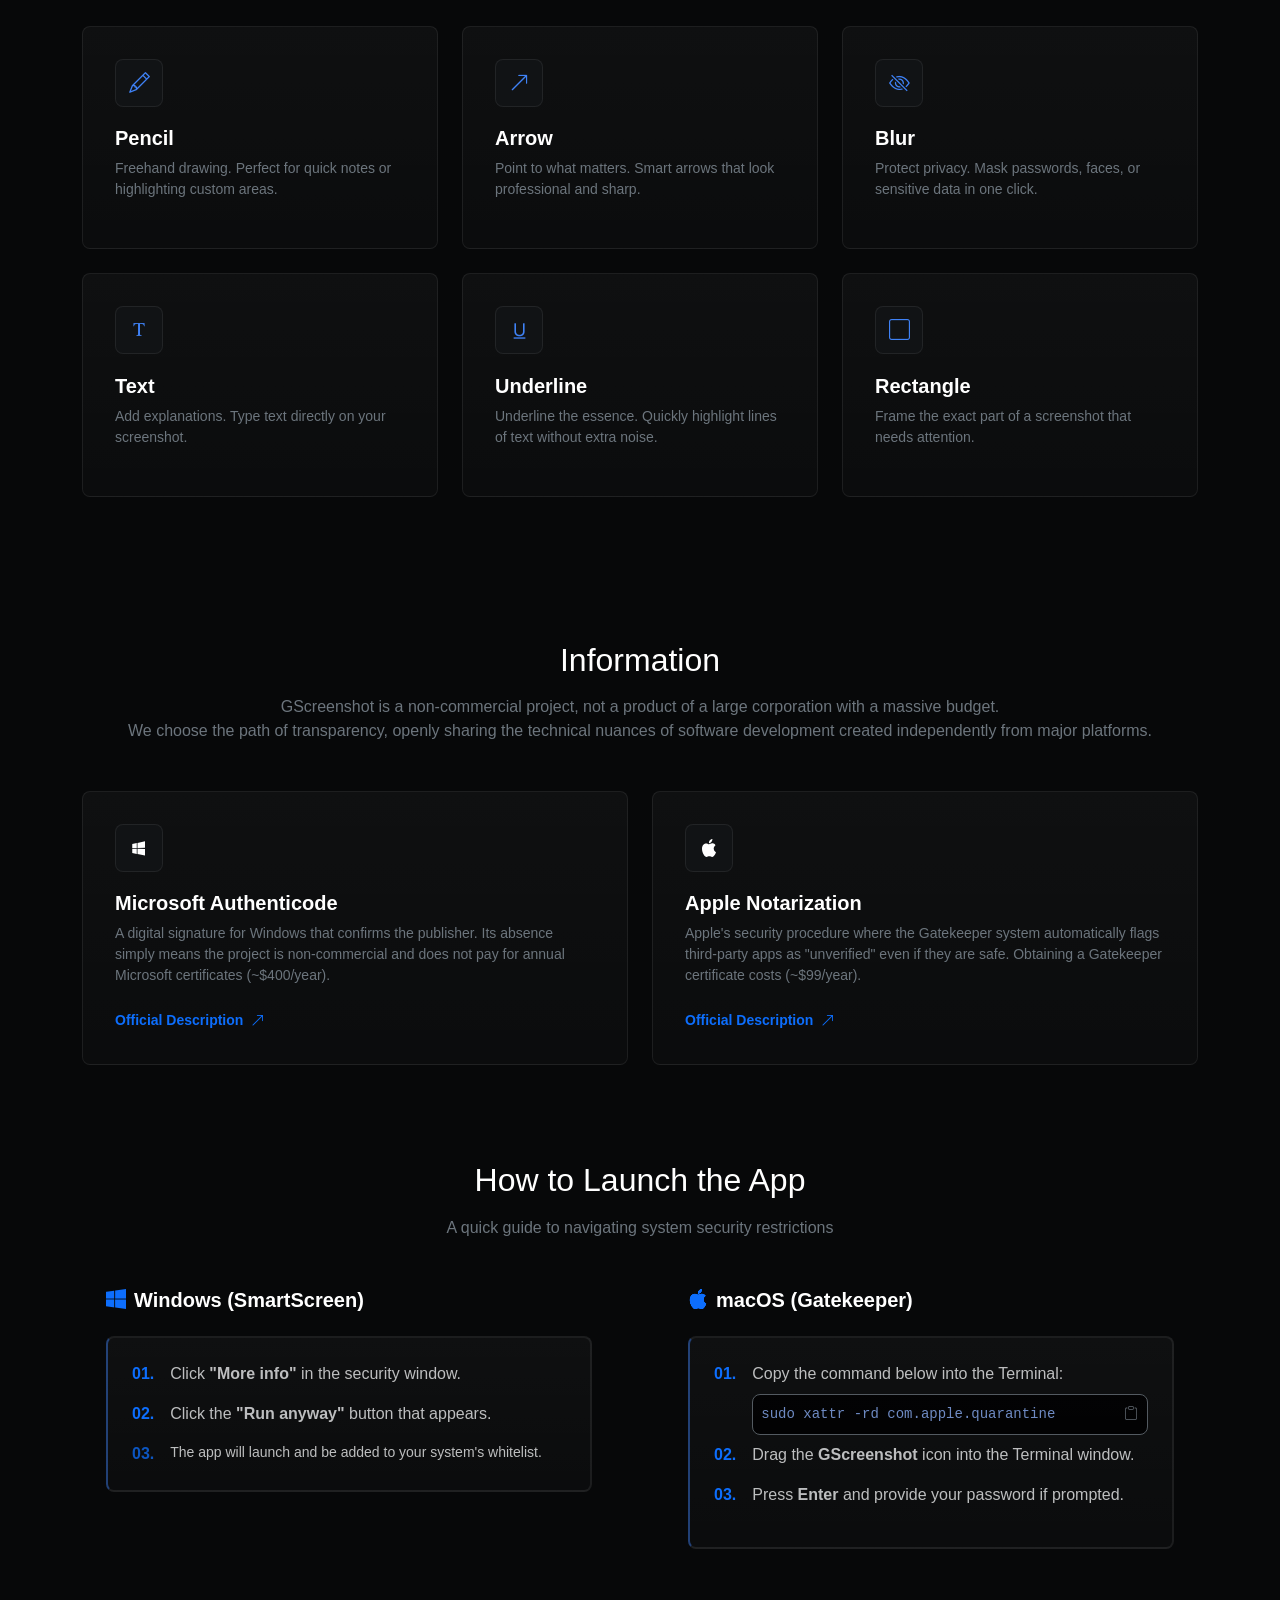
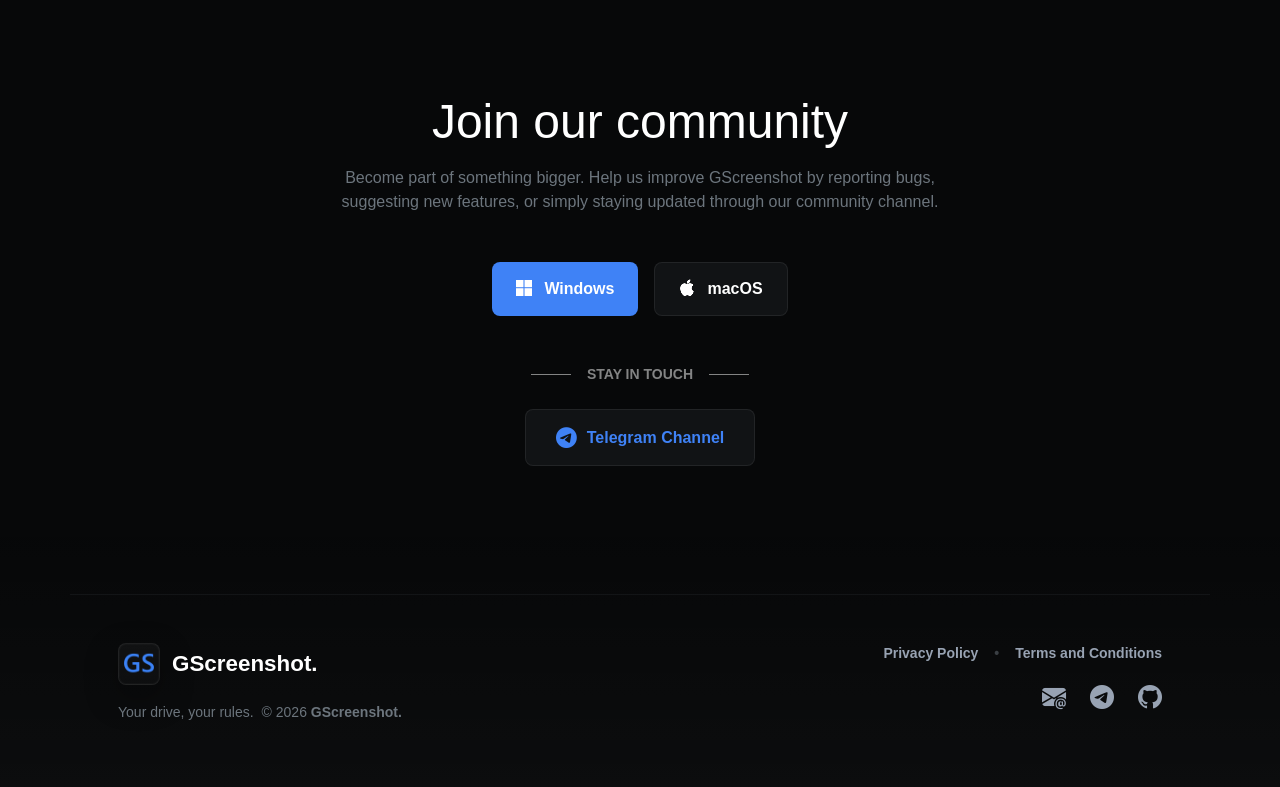
==== commit 74a332f5: "add Terms and Conditions, fix Privacy Policy" ====
--- a/index.html
+++ b/index.html
@@ -348,7 +348,7 @@
             <div class="container py-5 border-top border-secondary border-opacity-10">
                 <div class="row g-4">
                     <div class="col-md-6 justify-content-md-start px-lg-5">
-                        <a href="#" class="logo-box">
+                        <a href="index.html" class="logo-box">
                             <div class="logo-icon"><img src="images/logo.png" alt="GScreenshot logo"></div>
                             <span class="text-white">GScreenshot.</span>
                         </a>
@@ -357,14 +357,15 @@
                         </p>
                     </div>
                     <div class="col-md-6 justify-content-md-end px-lg-5">
-                        <a href="privacy-policy.html" class="footer-link fw-bold d-flex justify-content-md-end"><i
-                            class="bi bi-shield-check me-1"></i>
-                            <span id="footer-privacy-policy">Privacy Policy</span>
-                        </a>
+                        <div class="d-flex flex-wrap justify-content-md-end gap-3 small fw-semibold">
+                            <a href="privacy-policy.html" class="footer-link text-decoration-none" id="footer-privacy-policy">Privacy Policy</a>
+                            <span class="text-secondary opacity-50">•</span>
+                            <a href="terms-and-conditions.html" class="footer-link text-decoration-none" id="footer-terms">Terms and Conditions</a>
+                        </div>
                         <div class="d-flex justify-content-md-end gap-4 fs-4 mt-3">
-                            <a href="#" class="footer-link"><i class="bi bi-apple"></i></a>
+                            <a href="mailto:gsreenshot@gmail.com" class="footer-link"><i class="bi bi-envelope-at-fill"></i></a>
                             <a href="https://t.me/GScreenshotApp" target="_blank" class="footer-link"><i class="bi bi-telegram"></i></a>
-                            <a href="#" class="footer-link"><i class="bi bi-envelope-at-fill"></i></a>
+                            <a href="https://github.com/i-am-jester" class="footer-link"><i class="bi bi-github"></i></a>
                         </div>
                     </div>
                 </div>
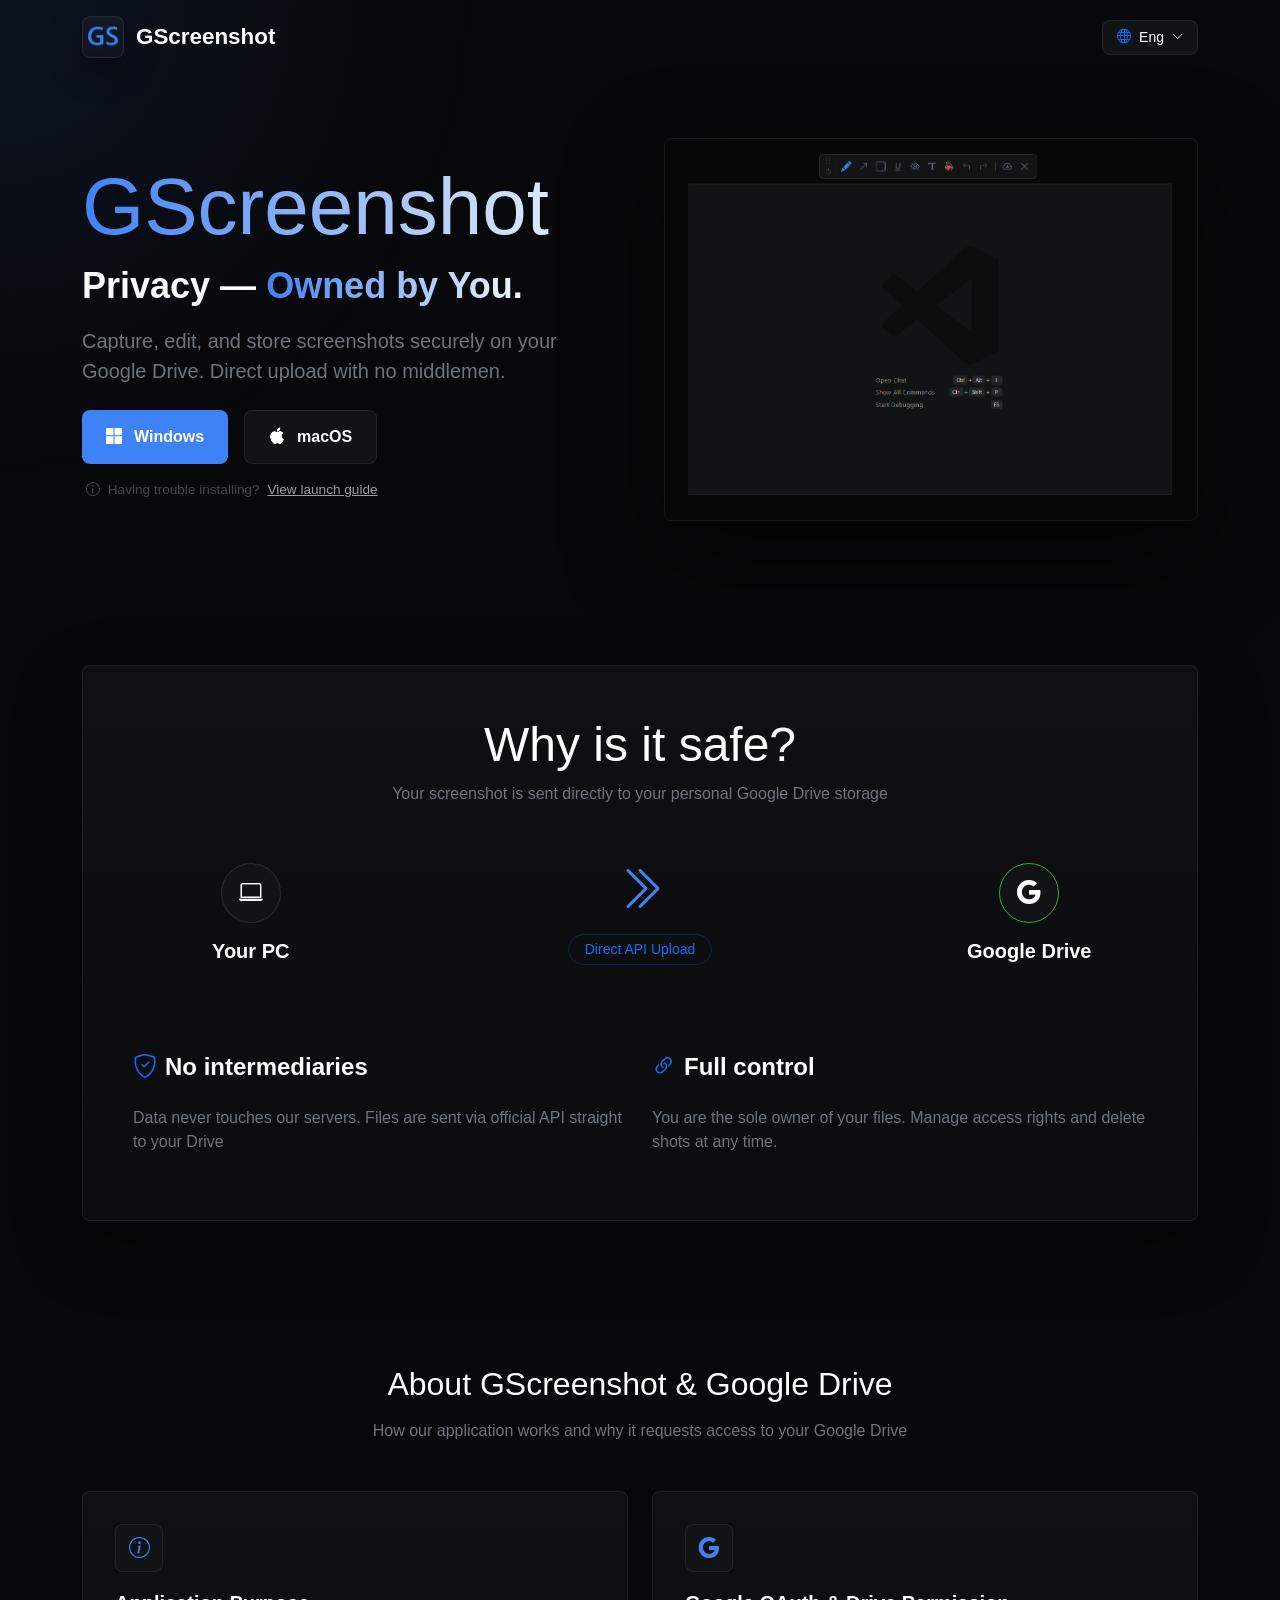
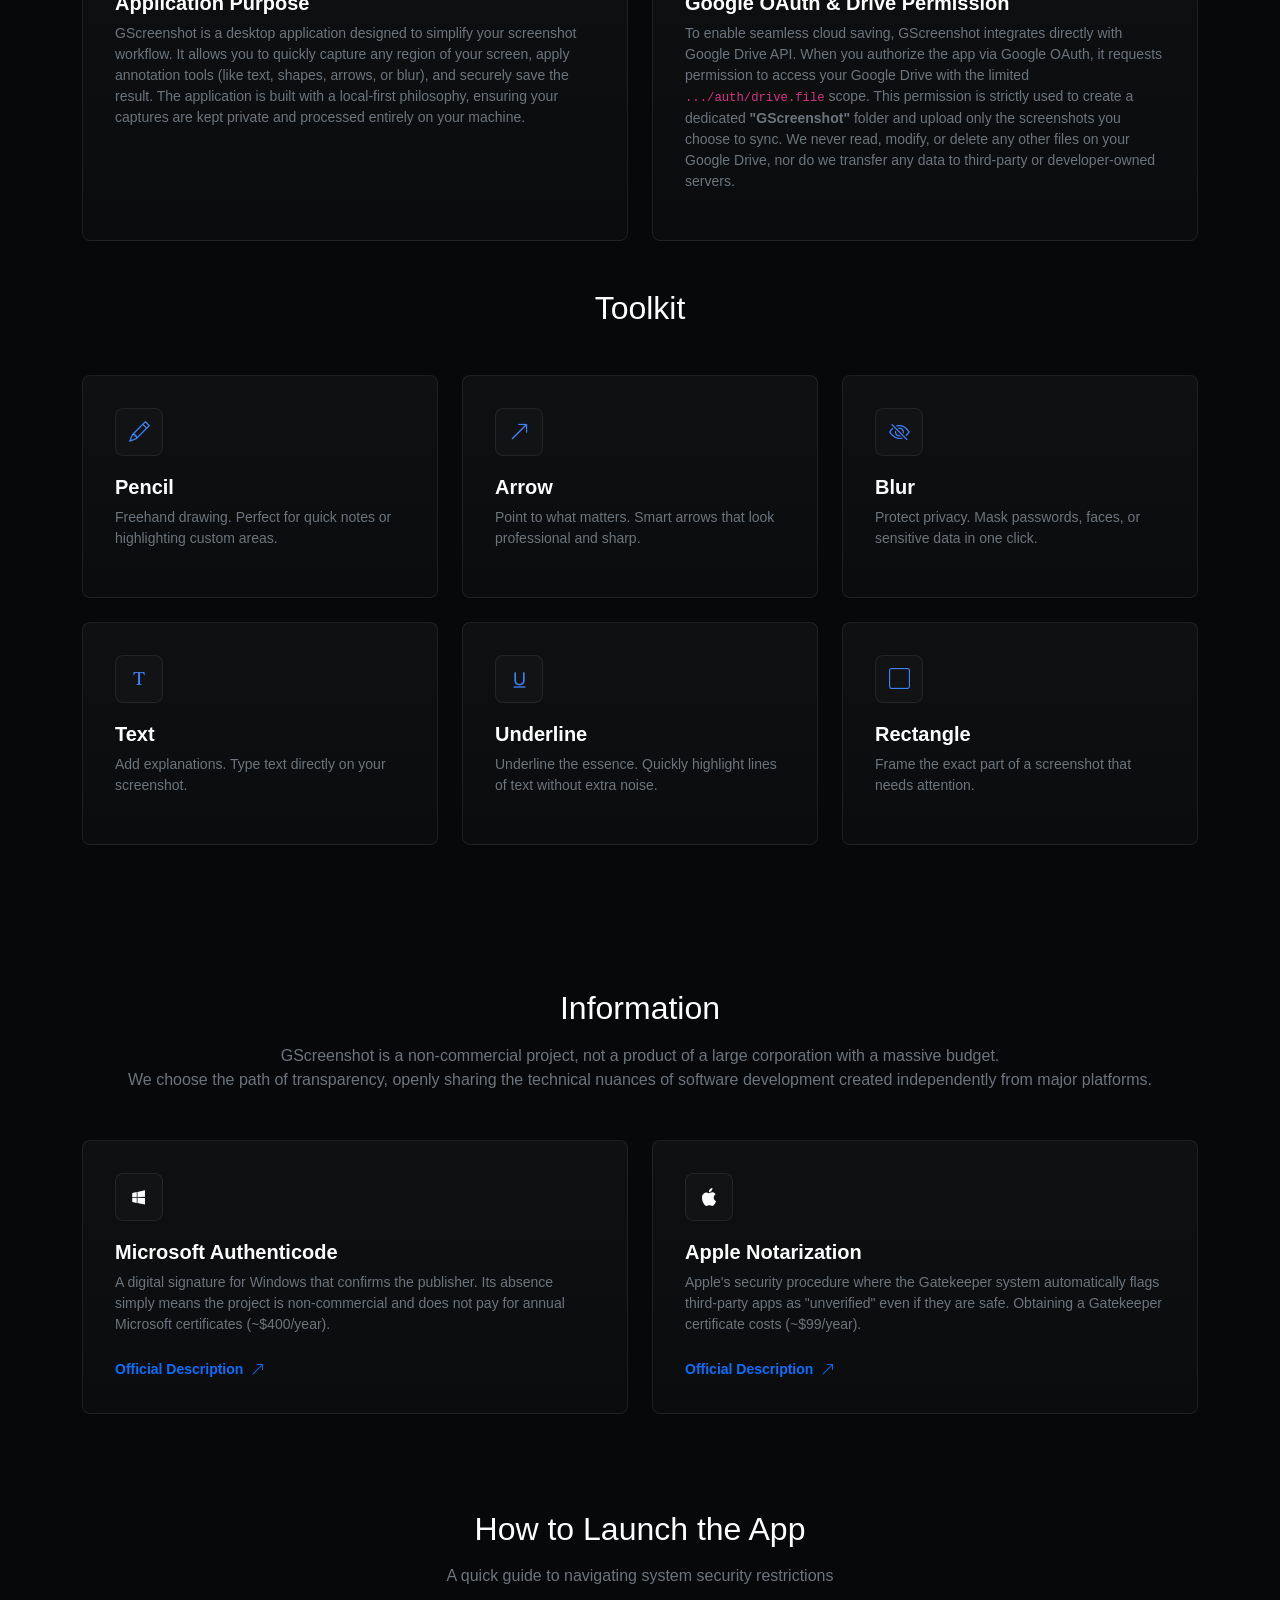
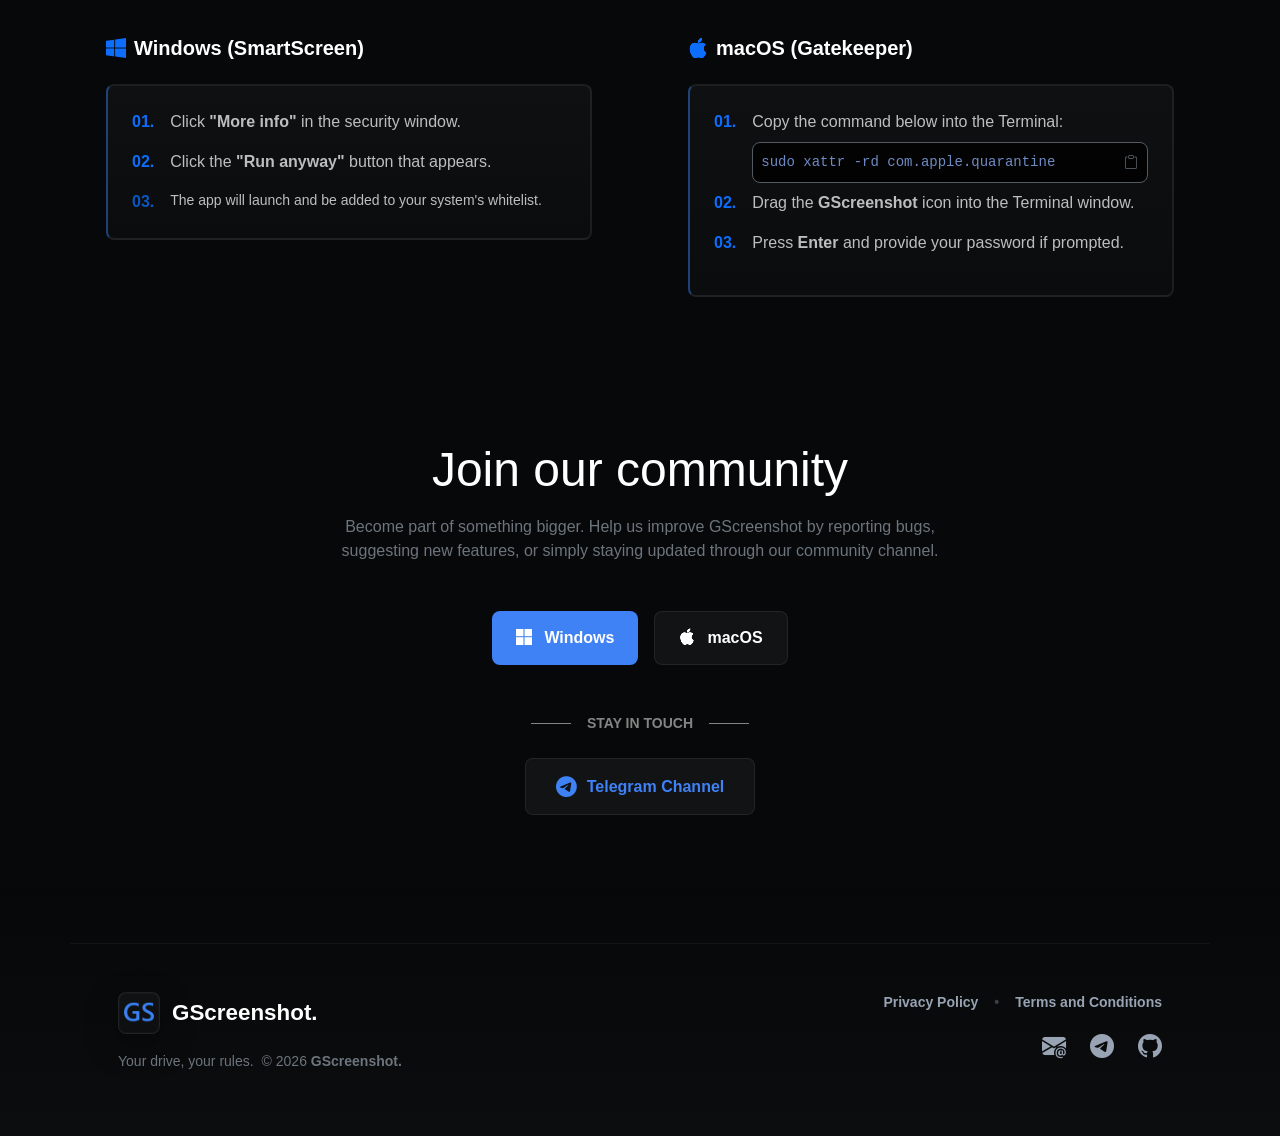
==== commit 153cf20a: "refactor: redesign landing page with new about section, update site metadata, and disable preloader " ====
--- a/index.html
+++ b/index.html
@@ -9,6 +9,7 @@
     <link rel="icon" type="image/x-icon" href="images/favicon.ico">
     <meta name="description"
         content="Securely capture and store screenshots directly to your Google Drive. Your drive, your rules. No middlemen.">
+    <meta name="application-name" content="GScreenshot">
     <meta name="keywords" content="screenshot, google drive sync, privacy tool, image editor">
 
     <meta property="og:title" content="GScreenshot — Secure & Direct">
@@ -24,16 +25,16 @@
 <body>
 
     <!-- Preloader -->
-    <div id="preloader">
+    <!-- <div id="preloader">
         <div class="loader-container">
             <div class="glow"></div>
-            <img src="images/logo.png" alt="GS" class="main-logo">
+            <img src="images/logo.png" alt="GScreenshot" class="main-logo">
             <svg class="loader-ring" viewBox="0 0 100 100">
                 <circle cx="50" cy="50" r="45" />
                 <circle cx="50" cy="50" r="38" style="opacity: 0.3; animation-direction: reverse; animation-duration: 3s;" />
             </svg>
         </div>
-    </div>
+    </div> -->
 
     <div id="bg-glow"></div>
 
@@ -60,20 +61,22 @@
         <section class="container py-5 mt-3">
             <div class="row align-items-center g-5">
                 <div class="col-lg-6">
-                    <h1 class="display-1 fw-800 mb-4" id="hero-title">
-                        Privacy -<br><span class="text-gradient">Owned by You.</span>
-                    </h1>
-                    <p class="lead text-secondary mb-5 fs-4" id="hero-desc">
+                    <h1 class="display-1 fw-800 mb-2 text-gradient">GScreenshot</h1>
+                    <div class="h2 fw-bold text-light mb-3" id="hero-title"
+                        style="font-size: 2.25rem; line-height: 1.3;">
+                        Privacy — <span class="text-gradient">Owned by You.</span>
+                    </div>
+                    <p class="lead text-secondary mb-4 fs-5" id="hero-desc">
                         Capture, edit, and store screenshots securely on your Google Drive. Direct upload with no
                         middlemen.
                     </p>
                     <div class="d-flex flex-wrap gap-3">
-                        <a href="https://github.com/i-am-jester/GScreenshot/releases/download/v1.3.3/GScreenshot-Setup-1.3.3.exe"
+                        <a href="https://github.com/i-am-jester/GScreenshot/releases/download/v1.3.5/GScreenshot-Setup-1.3.5.exe"
                             class="btn-modern btn-win" download>
                             <i class="bi bi-microsoft"></i> Windows
                         </a>
 
-                        <a href="https://github.com/i-am-jester/GScreenshot/releases/download/v1.3.3/GScreenshot-1.3.3-arm64.dmg"
+                        <a href="https://github.com/i-am-jester/GScreenshot/releases/download/v1.3.5/GScreenshot-1.3.5-arm64.dmg"
                             class="btn-modern btn-mac" download>
                             <i class="bi bi-apple"></i> macOS
                         </a>
@@ -81,9 +84,10 @@
 
                     <div class="mt-3 ps-1">
                         <p class="text-secondary mb-0" style="font-size: 0.85rem; opacity: 0.6;">
-                            <i class="bi bi-info-circle me-1"></i> 
+                            <i class="bi bi-info-circle me-1"></i>
                             <span id="hero-trouble">Having trouble installing? </span>
-                            <a href="#how-to-run" class="text-white text-decoration-underline opacity-100 ms-1" id="hero-guide">View launch guide</a>
+                            <a href="#how-to-run" class="text-white text-decoration-underline opacity-100 ms-1"
+                                id="hero-guide">View launch guide</a>
                         </p>
                     </div>
                 </div>
@@ -148,6 +152,49 @@
             </div>
         </section>
 
+        <section id="purpose" class="container-fluid px-md-5 mt-5 pt-5">
+            <div class="container">
+                <div class="text-center mb-5">
+                    <h2 class="text-white mb-3" id="purpose-title">About GScreenshot & Google Drive</h2>
+                    <p class="text-secondary mx-auto" id="purpose-subtitle">How our application works and why it
+                        requests access to your Google Drive</p>
+                </div>
+
+                <div class="row g-4">
+                    <div class="col-md-6">
+                        <div class="tool-card h-100 w-100">
+                            <div class="icon-box"><i class="bi bi-info-circle"></i></div>
+                            <h5 class="fw-bold text-white" id="purpose-header-app">Application Purpose</h5>
+                            <p class="small text-secondary" id="purpose-body-app">
+                                GScreenshot is a desktop application designed to simplify your screenshot workflow. It
+                                allows you to quickly capture any region of your screen, apply annotation tools (like
+                                text, shapes, arrows, or blur), and securely save the result. The application is built
+                                with a local-first philosophy, ensuring your captures are kept private and processed
+                                entirely on your machine.
+                            </p>
+                        </div>
+                    </div>
+
+                    <div class="col-md-6">
+                        <div class="tool-card h-100 w-100">
+                            <div class="icon-box"><i class="bi bi-google"></i></div>
+                            <h5 class="fw-bold text-white" id="purpose-header-oauth">Google OAuth & Drive Permission
+                            </h5>
+                            <p class="small text-secondary" id="purpose-body-oauth">
+                                To enable seamless cloud saving, GScreenshot integrates directly with Google Drive API.
+                                When you authorize the app via Google OAuth, it requests permission to access your
+                                Google Drive with the limited <code>.../auth/drive.file</code> scope. This permission is
+                                strictly used to create a dedicated <strong>"GScreenshot"</strong> folder and upload
+                                only the screenshots you choose to sync. We never read, modify, or delete any other
+                                files on your Google Drive, nor do we transfer any data to third-party or
+                                developer-owned servers.
+                            </p>
+                        </div>
+                    </div>
+                </div>
+            </div>
+        </section>
+
         <section class="container py-5">
             <h2 class="fw-800 mb-5 text-center" id="tools-title">Toolkit</h2>
             <div class="row g-4">
@@ -207,8 +254,10 @@
                 <div class="text-center mb-5">
                     <h2 class="text-white mb-3" id="info-title">Information</h2>
                     <p class="text-secondary mx-auto" id="info-desc">
-                        GScreenshot is a non-commercial project, not a product of a large corporation with a massive budget.<br>
-                        We choose the path of transparency, openly sharing the technical nuances of software development created independently from major platforms.
+                        GScreenshot is a non-commercial project, not a product of a large corporation with a massive
+                        budget.<br>
+                        We choose the path of transparency, openly sharing the technical nuances of software development
+                        created independently from major platforms.
                     </p>
                 </div>
 
@@ -220,11 +269,15 @@
                             </div>
                             <h5 class="fw-bold text-white" id="info-ms-authenticode-title">Microsoft Authenticode</h5>
                             <p class="small text-secondary" id="info-ms-authenticode-desc">
-                                A digital signature for Windows that confirms the publisher. Its absence simply means the project is non-commercial and does not pay for annual Microsoft certificates (~$400/year).
+                                A digital signature for Windows that confirms the publisher. Its absence simply means
+                                the project is non-commercial and does not pay for annual Microsoft certificates
+                                (~$400/year).
                             </p>
-                            <a href="https://learn.microsoft.com/en-us/windows-hardware/drivers/install/introduction-to-code-signing" 
-                            target="_blank" class="text-primary text-decoration-none small fw-bold mt-2 d-inline-block">
-                                <span id="info-ms-official-description">Official Description</span> <i class="bi bi-arrow-up-right ms-1"></i>
+                            <a href="https://learn.microsoft.com/en-us/windows-hardware/drivers/install/introduction-to-code-signing"
+                                target="_blank"
+                                class="text-primary text-decoration-none small fw-bold mt-2 d-inline-block">
+                                <span id="info-ms-official-description">Official Description</span> <i
+                                    class="bi bi-arrow-up-right ms-1"></i>
                             </a>
                         </div>
                     </div>
@@ -232,15 +285,20 @@
                     <div class="col-md-6">
                         <div class="tool-card h-100 w-100">
                             <div class="icon-box">
-                                <img src="images/apple_logo_black.svg" height="18" alt="Apple" style="filter: invert(1);">
+                                <img src="images/apple_logo_black.svg" height="18" alt="Apple"
+                                    style="filter: invert(1);">
                             </div>
                             <h5 class="fw-bold text-white" id="info-apple-notarization">Apple Notarization</h5>
                             <p class="small text-secondary" id="info-apple-notarization-desc">
-                                Apple's security procedure where the Gatekeeper system automatically flags third-party apps as "unverified" even if they are safe. Obtaining a Gatekeeper certificate costs (~$99/year).
+                                Apple's security procedure where the Gatekeeper system automatically flags third-party
+                                apps as "unverified" even if they are safe. Obtaining a Gatekeeper certificate costs
+                                (~$99/year).
                             </p>
-                            <a href="https://developer.apple.com/documentation/security/notarizing_macos_software_before_distribution" 
-                            target="_blank" class="text-primary text-decoration-none small fw-bold mt-2 d-inline-block">
-                                <span id="info-apple-official-description">Official Description</span> <i class="bi bi-arrow-up-right ms-1"></i>
+                            <a href="https://developer.apple.com/documentation/security/notarizing_macos_software_before_distribution"
+                                target="_blank"
+                                class="text-primary text-decoration-none small fw-bold mt-2 d-inline-block">
+                                <span id="info-apple-official-description">Official Description</span> <i
+                                    class="bi bi-arrow-up-right ms-1"></i>
                             </a>
                         </div>
                     </div>
@@ -252,80 +310,93 @@
             <div class="container">
                 <div class="text-center mb-5">
                     <h2 class="text-white mb-3" id="setup-title">How to Launch the App</h2>
-                    <p class="text-secondary" id="setup-desc">A quick guide to navigating system security restrictions</p>
+                    <p class="text-secondary" id="setup-desc">A quick guide to navigating system security restrictions
+                    </p>
                 </div>
 
                 <div class="row g-5">
                     <div class="col-md-6 px-lg-5">
                         <h4 class="h5 text-white mb-4 d-flex align-items-center">
-                            <i class="bi bi-windows text-primary me-2"></i> <span class="fw-bold text-white">Windows (SmartScreen)</span>
+                            <i class="bi bi-windows text-primary me-2"></i> <span class="fw-bold text-white">Windows
+                                (SmartScreen)</span>
                         </h4>
-                        <div class="ps-3 border-start border-primary border-opacity-25" style="border-width: 2px !important;">
+                        <div class="ps-3 border-start border-primary border-opacity-25"
+                            style="border-width: 2px !important;">
                             <div class="mb-3 d-flex align-items-start">
                                 <span class="text-primary fw-bold me-3">01.</span>
-                                <span class="text-light opacity-75" id="setup-win-first">Click <strong>"More info"</strong> in the security window.</span>
+                                <span class="text-light opacity-75" id="setup-win-first">Click <strong>"More
+                                        info"</strong> in the security window.</span>
                             </div>
                             <div class="mb-3 d-flex align-items-start">
                                 <span class="text-primary fw-bold me-3">02.</span>
-                                <span class="text-light opacity-75" id="setup-win-second">Click the <strong>"Run anyway"</strong> button that appears.</span>
+                                <span class="text-light opacity-75" id="setup-win-second">Click the <strong>"Run
+                                        anyway"</strong> button that appears.</span>
                             </div>
                             <div class="d-flex align-items-start text-success opacity-75">
                                 <span class="text-primary fw-bold me-3">03.</span>
-                                <span class="text-light italic small" id="setup-win-third">The app will launch and be added to your system's whitelist.</span>
+                                <span class="text-light italic small" id="setup-win-third">The app will launch and be
+                                    added to your system's whitelist.</span>
                             </div>
                         </div>
                     </div>
 
                     <div class="col-md-6 px-lg-5">
                         <h4 class="h5 text-white mb-4 d-flex align-items-center">
-                            <i class="bi bi-apple text-primary me-2"></i> <span class="fw-bold text-white">macOS (Gatekeeper)</span>
+                            <i class="bi bi-apple text-primary me-2"></i> <span class="fw-bold text-white">macOS
+                                (Gatekeeper)</span>
                         </h4>
-                        <div class="ps-3 border-start border-primary border-opacity-25" style="border-width: 2px !important;">
+                        <div class="ps-3 border-start border-primary border-opacity-25"
+                            style="border-width: 2px !important;">
                             <div class="mb-3">
                                 <div class="d-flex align-items-start mb-2">
                                     <div class="text-primary fw-bold me-3">01.</div>
-                                    <div class="text-light opacity-75 w-100"> <span id="setup-mac-first">Copy the command below into the Terminal:</span>
-                                        <div class="mt-2 bg-black bg-opacity-40 p-2 rounded border border-secondary border-opacity-20 d-flex justify-content-between align-items-center">
-                                            <code class="text-info small" style="font-family: 'JetBrains Mono', monospace;">sudo xattr -rd com.apple.quarantine </code>
-                                            <button class="btn btn-link btn-sm text-secondary p-0 ms-2" 
-                                                    type="button"
-                                                    data-bs-toggle="tooltip" 
-                                                    data-bs-placement="top" 
-                                                    title="Copy to clipboard"
-                                                    onclick="copyCode(this, 'sudo xattr -rd com.apple.quarantine ')">
+                                    <div class="text-light opacity-75 w-100"> <span id="setup-mac-first">Copy the
+                                            command below into the Terminal:</span>
+                                        <div
+                                            class="mt-2 bg-black bg-opacity-40 p-2 rounded border border-secondary border-opacity-20 d-flex justify-content-between align-items-center">
+                                            <code class="text-info small"
+                                                style="font-family: 'JetBrains Mono', monospace;">sudo xattr -rd com.apple.quarantine </code>
+                                            <button class="btn btn-link btn-sm text-secondary p-0 ms-2" type="button"
+                                                data-bs-toggle="tooltip" data-bs-placement="top"
+                                                title="Copy to clipboard"
+                                                onclick="copyCode(this, 'sudo xattr -rd com.apple.quarantine ')">
                                                 <i class="bi bi-clipboard"></i>
                                             </button>
                                         </div>
-                                    </span>
+                                        </span>
+                                    </div>
                                 </div>
-                            </div>
-                            <div class="mb-3 d-flex align-items-start">
-                                <span class="text-primary fw-bold me-3">02.</span>
-                                <span class="text-light opacity-75" id="setup-mac-second">Drag the <strong>GScreenshot</strong> icon into the Terminal window (this adds the file path).</span>
-                            </div>
-                            <div class="d-flex align-items-start">
-                                <span class="text-primary fw-bold me-3">03.</span>
-                                <span class="text-light opacity-75" id="setup-mac-third">Press <strong>Enter</strong> and provide your password if prompted.</span>
-                            </div>
-                        </div>
-                    </div>
-                </div>
-            </div>
+                                <div class="mb-3 d-flex align-items-start">
+                                    <span class="text-primary fw-bold me-3">02.</span>
+                                    <span class="text-light opacity-75" id="setup-mac-second">Drag the
+                                        <strong>GScreenshot</strong> icon into the Terminal window (this adds the file
+                                        path).</span>
+                                </div>
+                                <div class="d-flex align-items-start">
+                                    <span class="text-primary fw-bold me-3">03.</span>
+                                    <span class="text-light opacity-75" id="setup-mac-third">Press
+                                        <strong>Enter</strong> and provide your password if prompted.</span>
+                                </div>
+                            </div>
+                        </div>
+                    </div>
+                </div>
         </section>
 
         <section class="container py-5">
             <div class="text-center mb-5">
                 <h2 class="fw-800 display-5 mb-3 text-center text-white" id="join-title">Join our community</h2>
-                <p class="text-secondary" id="join-desc">Become part of something bigger. Help us improve GScreenshot by reporting bugs, <br>
-            suggesting new features, or simply staying updated through our community channel.</p>
+                <p class="text-secondary" id="join-desc">Become part of something bigger. Help us improve GScreenshot by
+                    reporting bugs, <br>
+                    suggesting new features, or simply staying updated through our community channel.</p>
             </div>
             <div class="d-flex justify-content-center flex-wrap gap-3 mb-5">
-                <a href="https://github.com/i-am-jester/GScreenshot/releases/download/v1.3.3/GScreenshot-Setup-1.3.3.exe"
+                <a href="https://github.com/i-am-jester/GScreenshot/releases/download/v1.3.5/GScreenshot-Setup-1.3.5.exe"
                     class="btn-modern btn-win" download>
                     <i class="bi bi-microsoft"></i> Windows
                 </a>
 
-                <a href="https://github.com/i-am-jester/GScreenshot/releases/download/v1.3.3/GScreenshot-1.3.3-arm64.dmg"
+                <a href="https://github.com/i-am-jester/GScreenshot/releases/download/v1.3.5/GScreenshot-1.3.5-arm64.dmg"
                     class="btn-modern btn-mac" download>
                     <i class="bi bi-apple"></i> macOS
                 </a>
@@ -333,7 +404,8 @@
 
             <div class="d-flex align-items-center justify-content-center gap-3 mb-4 opacity-50">
                 <div style="height: 1px; width: 40px; background: currentColor;"></div>
-                <span class="small text-uppercase fw-bold" style="letter-spacing: 0;" id="join-stay-in-touch">Stay in touch</span>
+                <span class="small text-uppercase fw-bold" style="letter-spacing: 0;" id="join-stay-in-touch">Stay in
+                    touch</span>
                 <div style="height: 1px; width: 40px; background: currentColor;"></div>
             </div>
 
@@ -358,14 +430,19 @@
                     </div>
                     <div class="col-md-6 justify-content-md-end px-lg-5">
                         <div class="d-flex flex-wrap justify-content-md-end gap-3 small fw-semibold">
-                            <a href="privacy-policy.html" class="footer-link text-decoration-none" id="footer-privacy-policy">Privacy Policy</a>
+                            <a href="privacy-policy.html" class="footer-link text-decoration-none"
+                                id="footer-privacy-policy">Privacy Policy</a>
                             <span class="text-secondary opacity-50">•</span>
-                            <a href="terms-and-conditions.html" class="footer-link text-decoration-none" id="footer-terms">Terms and Conditions</a>
+                            <a href="terms-and-conditions.html" class="footer-link text-decoration-none"
+                                id="footer-terms">Terms and Conditions</a>
                         </div>
                         <div class="d-flex justify-content-md-end gap-4 fs-4 mt-3">
-                            <a href="mailto:gsreenshot@gmail.com" class="footer-link"><i class="bi bi-envelope-at-fill"></i></a>
-                            <a href="https://t.me/GScreenshotApp" target="_blank" class="footer-link"><i class="bi bi-telegram"></i></a>
-                            <a href="https://github.com/i-am-jester" class="footer-link"><i class="bi bi-github"></i></a>
+                            <a href="mailto:dm.develop1t@gmail.com" class="footer-link"><i
+                                    class="bi bi-envelope-at-fill"></i></a>
+                            <a href="https://t.me/GScreenshotApp" target="_blank" class="footer-link"><i
+                                    class="bi bi-telegram"></i></a>
+                            <a href="https://github.com/i-am-jester" class="footer-link"><i
+                                    class="bi bi-github"></i></a>
                         </div>
                     </div>
                 </div>
@@ -377,7 +454,7 @@
     <script src="js/main.js"></script>
     <script src="js/i18n.js"></script>
 
-    <script>
+    <!-- <script>
         const startTime = Date.now();
         const minLoadingTime = 1000;
 
@@ -394,7 +471,7 @@
                 }, 600);
             }, remainingTime);
         });
-    </script>
+    </script> -->
 </body>
 
-</html>
+</html>
--- a/css/style.css
+++ b/css/style.css
@@ -17,7 +17,7 @@
     background-color: var(--bg);
     color: #ffffff;
     font-family: -apple-system, BlinkMacSystemFont, "SF Pro Display", "SF Pro Text", "Segoe UI", Roboto, Arial, sans-serif;
-    overflow: hidden; /* Block scroll */
+    overflow-x: hidden; /* Block horizontal scroll, allow vertical */
     -webkit-user-select: none; /* Safari */
     -ms-user-select: none;     /* IE 10+ */
     user-select: none;         /* Standard */
